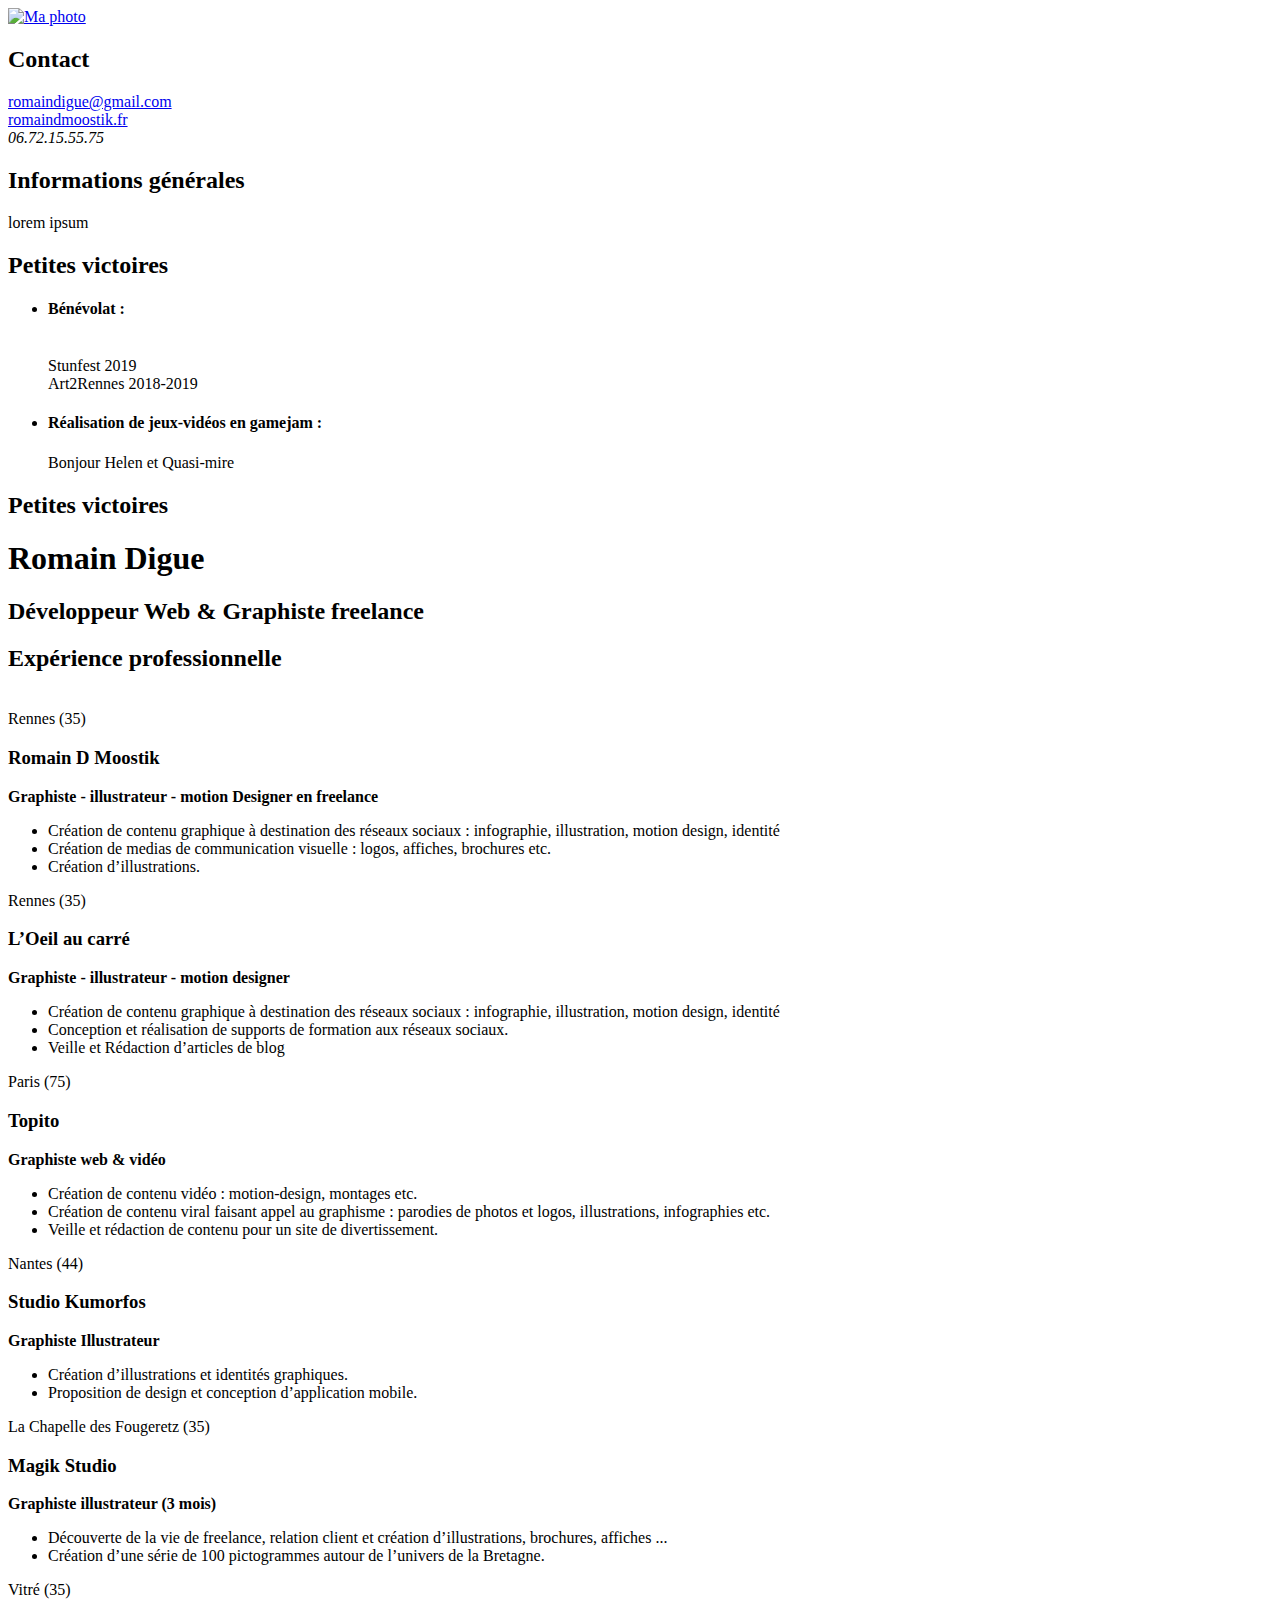
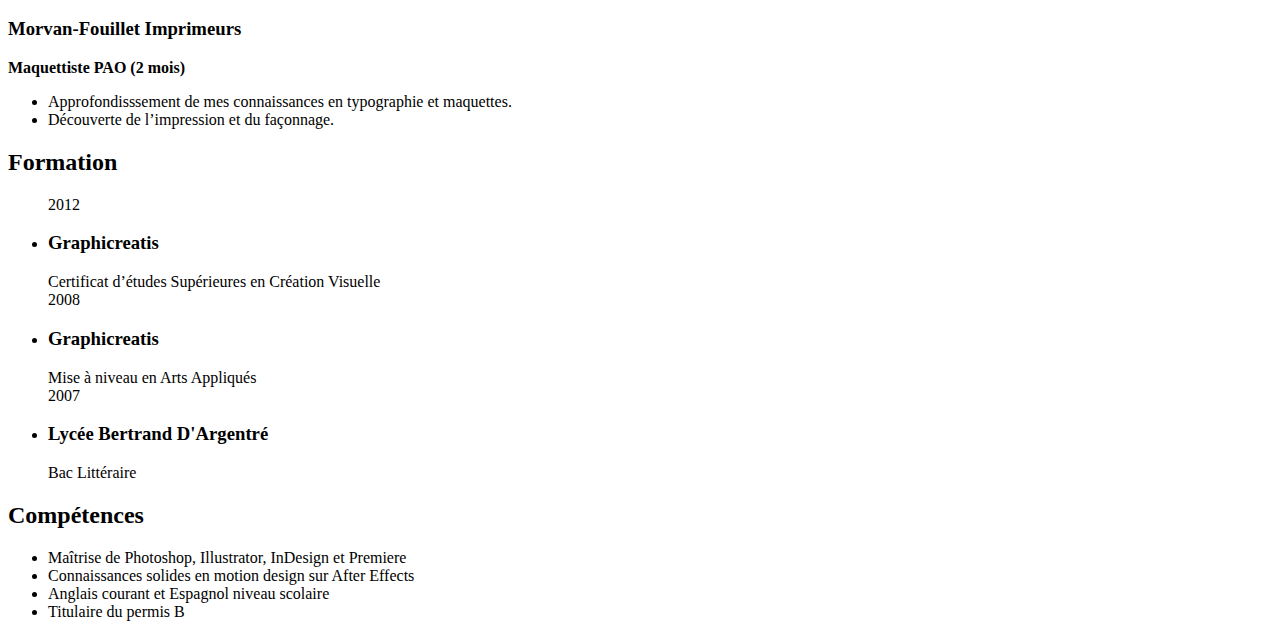
==== index.html @ b78b65d2 "Rename RomainDigue_CV.html to index.html" ====
<!DOCTYPE html>
<html>
    <head>
        <meta charset="utf-8" />
        <title>Romain Digue - CV</title>
        <link rel="stylesheet" href="style.css">
        <script src="https://kit.fontawesome.com/07833c3c94.js" crossorigin="anonymous"></script>
    </head>

    <body>

    	<div id="blocpage">

    		<div id="blocjaune">
    			<div id="photo"><a href="images/rdigue_photo_grand.jpg"> <img src="images/rdigue_photo_mini.jpg" alt="Ma photo" title="Cliquez pour agrandir"/> </a> 
    			</div>

    			<div class="textecolonne">
    				<div class="bandeau"><h2>Contact</h2></div>
    				<p><a href="mailto:romaindigue@gmail.com"> romaindigue@gmail.com</a></br>
   					<a href="https://www.romaindmoostik.fr"> romaindmoostik.fr </a> </br>
					<em>06.72.15.55.75</em></p>
    			</div>

    			<div class="textecolonne">
    				<div class="bandeau"><h2>Informations générales</h2></div>
    				<p> lorem ipsum</p>
    			</div>

    			<div class="textecolonne">
    				<div class="bandeau"><h2>Petites victoires</h2></div>
					<ul>
						<li><h4>Bénévolat :</h4>
						</br>Stunfest 2019
						</br>Art2Rennes 2018-2019</li>
						<li><h4>Réalisation de jeux-vidéos en gamejam :</h4> Bonjour Helen et Quasi-mire</li>
					</ul>

    			<div class="textecolonne">
    				<div class="bandeau"><h2>Petites victoires</h2></div>
						<i class="fas fa-video"></i>
						<i class="fas fa-gamepad"></i>
						<i class="fas fa-paint-brush"></i>
					</div>
    			</div>
    		</div>

			<div id="parcours">
		   		<header>
					<div id="nom">
	   					<h1>Romain Digue</h1>
	    				<h2>Développeur Web & Graphiste freelance</h2>
	    				<div class="traitfin"></div>
	    			</div>
				</header>

    			<section>
					<h2><i class="fas fa-briefcase fa-2x"></i> Expérience  professionnelle</h2></br>
					<div class="trait"></div>
					<div class="XP">
						<div class="lieu">
							<span class="here"><i class="far fa-circle"></i>Rennes (35)</span>
						</div>

						<div class="info">
									<li><h3>Romain D Moostik </br></h3>
										<b>Graphiste - illustrateur - motion Designer en freelance</b>
											<ul>
												<li>Création de contenu graphique à destination des réseaux sociaux :  infographie, illustration, motion design, identité </li>
												<li>Création de medias de communication visuelle : logos, affiches, brochures etc.</li>
												<li>Création d’illustrations.</li>
											</ul>
									</li>
						</div>
					</div>
			

					<div class="XP">
						<div class="lieu">
							<span class="was"><i class="far fa-circle"></i>Rennes (35)</span>
						</div>
						<div class="info">
								<p><h3>L’Oeil au carré</h3>
									<b>Graphiste - illustrateur - motion designer</b>
										<ul>
											<li>Création de contenu graphique à destination des réseaux sociaux : infographie, illustration, motion design, identité</li>
											<li>Conception et réalisation de supports de formation aux réseaux sociaux.</li>
											<li>Veille et Rédaction d’articles de blog</li>
										</ul>
								</p>
						</div>
					</div>

					<div class="XP">
						<div class="lieu">
							<span class="was"><i class="far fa-circle"></i>Paris (75)</span>
						</div>
						<div class="info">
								<p><h3>Topito</h3>	
									<b>Graphiste web & vidéo </b>
										<ul>
											<li>Création de contenu vidéo : motion-design, montages etc.</li>
											<li>Création de contenu viral faisant appel au graphisme : parodies de photos et logos, illustrations, infographies etc.</li> 
											<li>Veille et rédaction de contenu pour un site de divertissement.</li>
										</ul>
								</p>
						</div>
					</div>

					<div class="XP">
						<div class="lieu">
							<span class="was"><i class="far fa-circle"></i>Nantes (44)</span>
						</div>
						<div class="info">
								<p><h3>Studio Kumorfos</h3>
									<b>Graphiste Illustrateur</b>
										<ul>
											<li>Création d’illustrations et identités graphiques.</li>
											<li>Proposition de design et conception d’application mobile.</li>
										</ul>
								</p>
						</div>
					</div>

					<div class="XP">
						<div class="lieu">
							<span class="was"><i class="far fa-circle"></i>La Chapelle des Fougeretz (35)</span>
						</div>
						<div class="info">
								<p><h3>Magik Studio</h3>
									<b>Graphiste illustrateur (3 mois)</b>
										<ul>
											<li>Découverte de la vie de freelance, relation client et création d’illustrations, brochures, affiches ...</li> 
											<li>Création d’une série de 100 pictogrammes autour de l’univers de la Bretagne.</li>
										</ul>
								</p>
						</div>
					</div>


					<div class="XP">
						<div class="lieu">
							<span class="was"><i class="far fa-circle"></i>Vitré (35)</span>
						</div>
						<div class="info">
								<p><h3>Morvan-Fouillet Imprimeurs</h3>
									<b>Maquettiste PAO (2 mois)</b>
										<ul>
											<li>Approfondisssement de mes connaissances en typographie et maquettes.</li>
											<li>Découverte de l’impression et du façonnage.</li>
										</ul>
								</p>
						</div>
					</div>
				</section>

    			<section>
						<h2><i class="fas fa-award fa-2x"></i> Formation</h2>
						<div class="trait"></div>
							<ul>
								<div class="XP">
										<div class="lieu">
											<span class="was"><i class="far fa-circle"></i>2012</span>
										</div>
										<div class="info">
								    		<li><h3>Graphicreatis</h3>
								    		Certificat d’études Supérieures en Création Visuelle</li>
								    	</div>
								</div>

								<div class="XP">
										<div class="lieu">
											<span class="was"><i class="far fa-circle"></i>2008</span>
										</div>
										<div class="info">
									    	<li><h3>Graphicreatis</h3>
								    		Mise à niveau en Arts Appliqués</li>
								    	</div>
								</div>

								<div class="XP">
										<div class="lieu">
											<span class="was"><i class="far fa-circle"></i>2007</span>
										</div>
								    	<div class="info">
								    		<li><h3>Lycée Bertrand D'Argentré</h3>
								    		Bac Littéraire</li>
								    	</div>
								</div>

						    </ul>
    			</section>

    			<section>
						<h2><i class="fas fa-palette fa-2x"></i> Compétences</h2>
						<div class="trait"></div>
									<ul>
										<li>Maîtrise de Photoshop, Illustrator, InDesign et Premiere</li>
										<li>Connaissances solides en motion design sur After Effects</li>
										<li>Anglais courant et Espagnol niveau scolaire</li>
										<li>Titulaire du permis B</li>
									</ul>
    			</section>

    		</div>

			
		</div>
	
    </body>
</html>
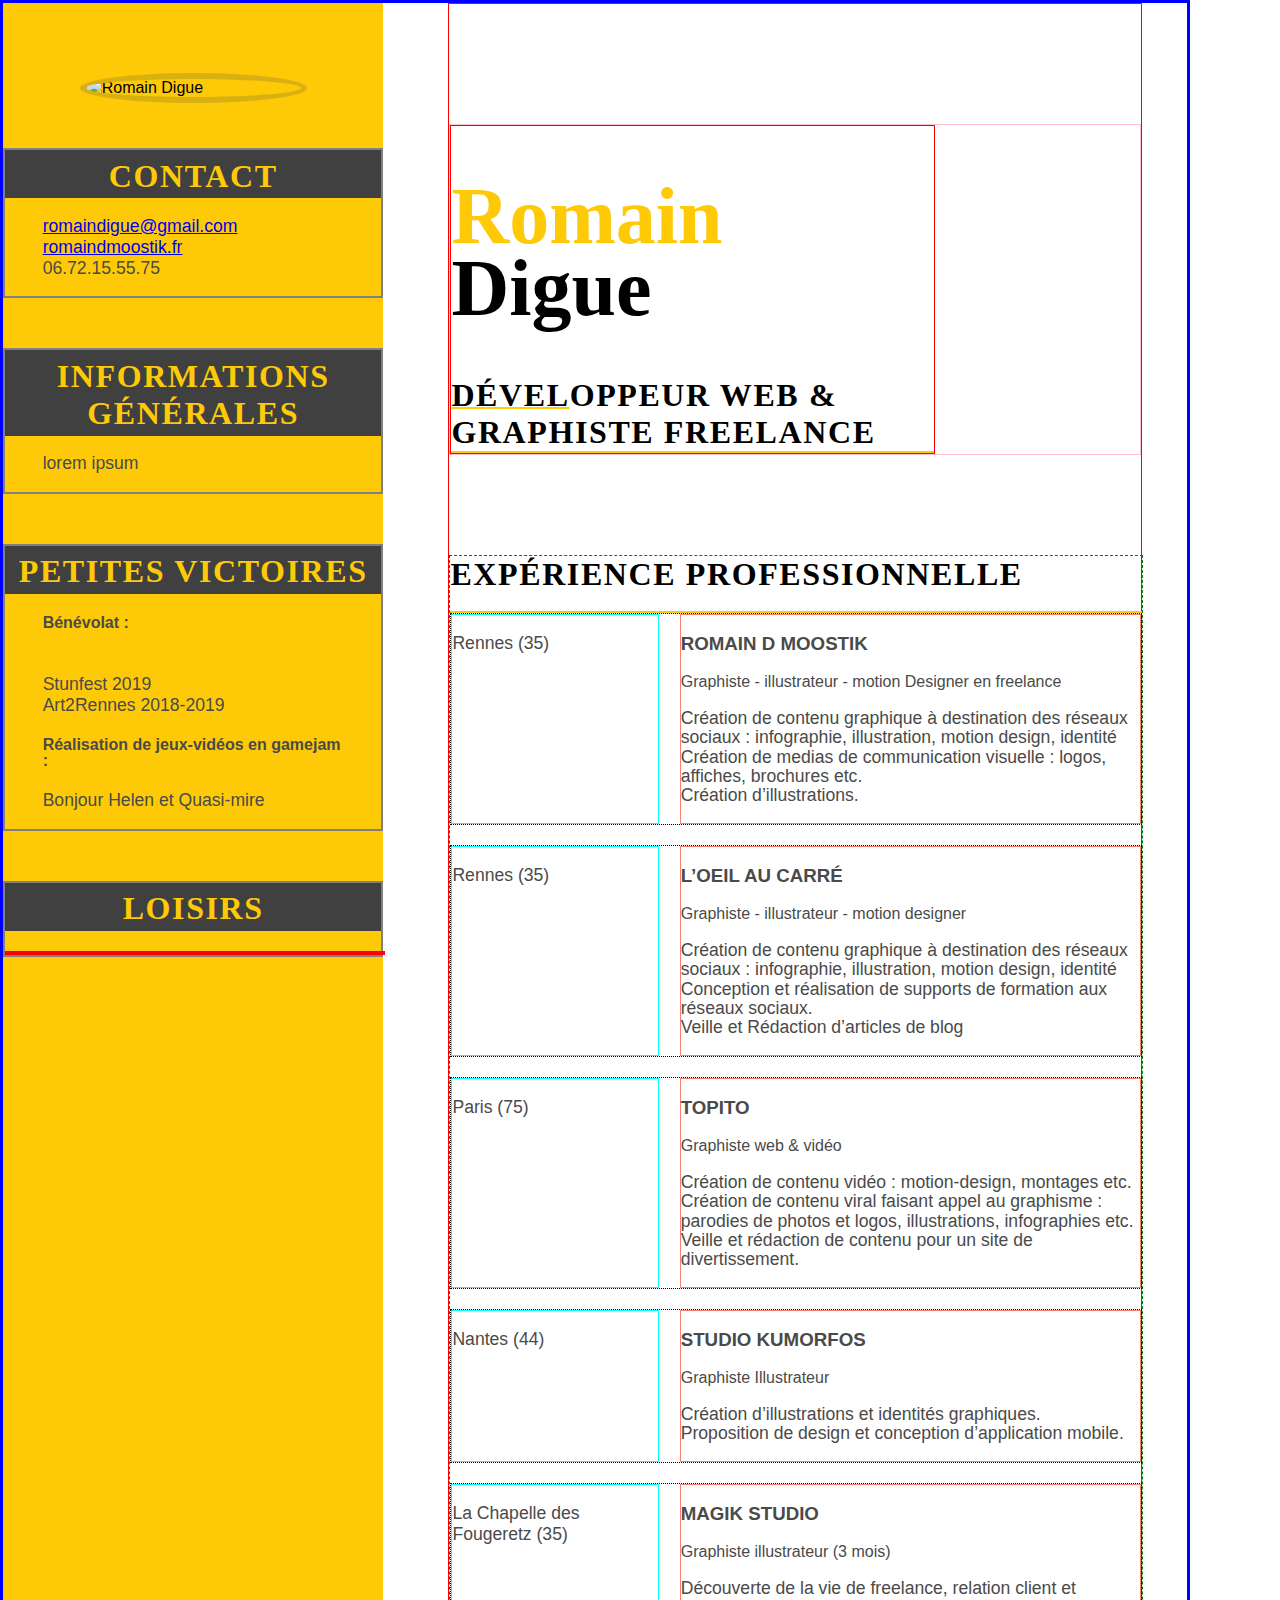
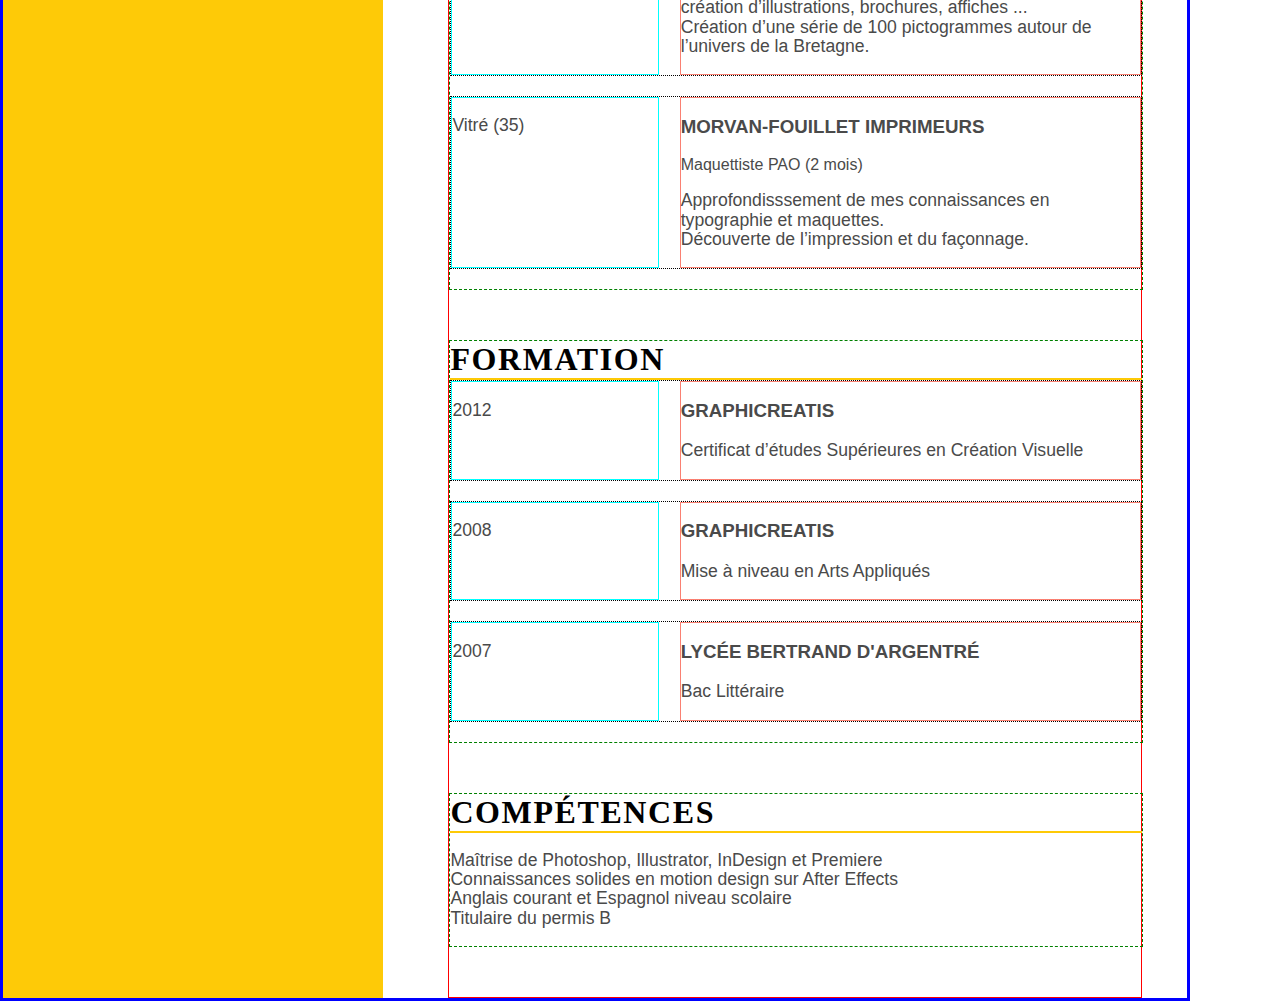
==== commit 5086daf9: "Modifs texte & blocs + ajout media queries" ====
--- a/index.html
+++ b/index.html
@@ -1,4 +1,4 @@
-<!DOCTYPE html>
+﻿<!DOCTYPE html>
 <html>
     <head>
         <meta charset="utf-8" />
@@ -12,35 +12,59 @@
     	<div id="blocpage">
 
     		<div id="blocjaune">
-    			<div id="photo"><a href="images/rdigue_photo_grand.jpg"> <img src="images/rdigue_photo_mini.jpg" alt="Ma photo" title="Cliquez pour agrandir"/> </a> 
+    			<div id="photo">
+					 <img src="images/rdigue_photo_mini.jpg" alt="Romain Digue"/>
     			</div>
 
     			<div class="textecolonne">
-    				<div class="bandeau"><h2>Contact</h2></div>
-    				<p><a href="mailto:romaindigue@gmail.com"> romaindigue@gmail.com</a></br>
+    				<div class="bandeau">
+						<h2>Contact</h2>
+					</div>
+    				<p><a href="mailto:romaindigue@gmail.com"> romaindigue@gmail.com</a> </br>
    					<a href="https://www.romaindmoostik.fr"> romaindmoostik.fr </a> </br>
 					<em>06.72.15.55.75</em></p>
     			</div>
 
     			<div class="textecolonne">
-    				<div class="bandeau"><h2>Informations générales</h2></div>
+    				<div class="bandeau">
+						<h2>Informations générales</h2>
+					</div>
     				<p> lorem ipsum</p>
     			</div>
 
+				<div class="textecolonne">
+					<div class="bandeau">
+						<h2>Petites victoires</h2>
+					</div>
+						<h4>Bénévolat :</h4>
+						<p>
+						</br>Stunfest 2019
+						</br>Art2Rennes 2018-2019
+						</p>
+						<h4>Réalisation de jeux-vidéos en gamejam :</h4>
+						<p>Bonjour Helen et Quasi-mire
+						</p>
+				</div>
+
     			<div class="textecolonne">
-    				<div class="bandeau"><h2>Petites victoires</h2></div>
-					<ul>
-						<li><h4>Bénévolat :</h4>
-						</br>Stunfest 2019
-						</br>Art2Rennes 2018-2019</li>
-						<li><h4>Réalisation de jeux-vidéos en gamejam :</h4> Bonjour Helen et Quasi-mire</li>
-					</ul>
-
-    			<div class="textecolonne">
-    				<div class="bandeau"><h2>Petites victoires</h2></div>
-						<i class="fas fa-video"></i>
-						<i class="fas fa-gamepad"></i>
-						<i class="fas fa-paint-brush"></i>
+    				<div class="bandeau">
+						<h2>Loisirs</h2>
+					</div>
+					<div id="loisirs">
+						<span class="fa-stack fa-2x">
+							<i class="fas fa-video fa-stack-1x"></i>
+							<i class="far fa-circle fa-stack-2x"></i>
+						</span>
+
+						<span class="fa-stack fa-2x">
+							<i class="fas fa-gamepad fa-stack-1x"></i>
+							<i class="far fa-circle fa-stack-2x"></i>
+						</span>
+
+						<span class="fa-stack fa-2x">
+							<i class="fas fa-paint-brush fa-stack-1x"></i>
+							<i class="far fa-circle fa-stack-2x"></i>
+						</span>
 					</div>
     			</div>
     		</div>
@@ -48,40 +72,48 @@
 			<div id="parcours">
 		   		<header>
 					<div id="nom">
-	   					<h1>Romain Digue</h1>
-	    				<h2>Développeur Web & Graphiste freelance</h2>
+	   					<h1><span id="prenom">Romain</span> Digue</h1>
+	    				<h2><span id="surligne">Dével</span>oppeur Web & Graphiste freelance</h2>
 	    				<div class="traitfin"></div>
 	    			</div>
 				</header>
 
     			<section>
-					<h2><i class="fas fa-briefcase fa-2x"></i> Expérience  professionnelle</h2></br>
+					<h2><i class="fas fa-briefcase fa-1,5x"></i> Expérience  professionnelle</h2></br>
 					<div class="trait"></div>
 					<div class="XP">
 						<div class="lieu">
-							<span class="here"><i class="far fa-circle"></i>Rennes (35)</span>
-						</div>
-
-						<div class="info">
-									<li><h3>Romain D Moostik </br></h3>
-										<b>Graphiste - illustrateur - motion Designer en freelance</b>
+							<p>
+								<span class="fa-stack fa-0,5x">
+									<i class="fas fa-circle fa-stack-1x"></i>
+									<i class="far fa-circle fa-stack-2x"></i>
+								</span>
+								</i>Rennes (35)
+							</p>
+						</div>
+
+						<div class="info">
+									<p><h3>Romain D Moostik </br></h3>
+										<em>Graphiste - illustrateur - motion Designer en freelance</em>
 											<ul>
 												<li>Création de contenu graphique à destination des réseaux sociaux :  infographie, illustration, motion design, identité </li>
 												<li>Création de medias de communication visuelle : logos, affiches, brochures etc.</li>
 												<li>Création d’illustrations.</li>
 											</ul>
-									</li>
+									</p>
 						</div>
 					</div>
 			
 
 					<div class="XP">
 						<div class="lieu">
-							<span class="was"><i class="far fa-circle"></i>Rennes (35)</span>
+							<p>
+								<i class="fas fa-circle fa-10px"></i>Rennes (35)
+							</p>
 						</div>
 						<div class="info">
 								<p><h3>L’Oeil au carré</h3>
-									<b>Graphiste - illustrateur - motion designer</b>
+									<em>Graphiste - illustrateur - motion designer</em>
 										<ul>
 											<li>Création de contenu graphique à destination des réseaux sociaux : infographie, illustration, motion design, identité</li>
 											<li>Conception et réalisation de supports de formation aux réseaux sociaux.</li>
@@ -93,11 +125,13 @@
 
 					<div class="XP">
 						<div class="lieu">
-							<span class="was"><i class="far fa-circle"></i>Paris (75)</span>
+							<p>
+								<i class="far fa-circle"></i>Paris (75)</span>
+							</p>
 						</div>
 						<div class="info">
 								<p><h3>Topito</h3>	
-									<b>Graphiste web & vidéo </b>
+									<em>Graphiste web & vidéo </em>
 										<ul>
 											<li>Création de contenu vidéo : motion-design, montages etc.</li>
 											<li>Création de contenu viral faisant appel au graphisme : parodies de photos et logos, illustrations, infographies etc.</li> 
@@ -109,11 +143,13 @@
 
 					<div class="XP">
 						<div class="lieu">
-							<span class="was"><i class="far fa-circle"></i>Nantes (44)</span>
+							<p>
+								<span class="was"><i class="far fa-circle"></i>Nantes (44)</span>
+							</p>
 						</div>
 						<div class="info">
 								<p><h3>Studio Kumorfos</h3>
-									<b>Graphiste Illustrateur</b>
+									<em>Graphiste Illustrateur</em>
 										<ul>
 											<li>Création d’illustrations et identités graphiques.</li>
 											<li>Proposition de design et conception d’application mobile.</li>
@@ -124,11 +160,13 @@
 
 					<div class="XP">
 						<div class="lieu">
-							<span class="was"><i class="far fa-circle"></i>La Chapelle des Fougeretz (35)</span>
+							<p>
+								<i class="far fa-circle"></i>La Chapelle des Fougeretz (35)
+							</p>
 						</div>
 						<div class="info">
 								<p><h3>Magik Studio</h3>
-									<b>Graphiste illustrateur (3 mois)</b>
+									<em>Graphiste illustrateur (3 mois)</em>
 										<ul>
 											<li>Découverte de la vie de freelance, relation client et création d’illustrations, brochures, affiches ...</li> 
 											<li>Création d’une série de 100 pictogrammes autour de l’univers de la Bretagne.</li>
@@ -140,11 +178,13 @@
 
 					<div class="XP">
 						<div class="lieu">
-							<span class="was"><i class="far fa-circle"></i>Vitré (35)</span>
+							<p>
+								<span class="was"><i class="far fa-circle"></i>Vitré (35)</span>
+							</p>
 						</div>
 						<div class="info">
 								<p><h3>Morvan-Fouillet Imprimeurs</h3>
-									<b>Maquettiste PAO (2 mois)</b>
+									<em>Maquettiste PAO (2 mois)</em>
 										<ul>
 											<li>Approfondisssement de mes connaissances en typographie et maquettes.</li>
 											<li>Découverte de l’impression et du façonnage.</li>
@@ -155,44 +195,57 @@
 				</section>
 
     			<section>
-						<h2><i class="fas fa-award fa-2x"></i> Formation</h2>
+						<h2><i class="fas fa-award fa-1,5x"></i> Formation</h2>
 						<div class="trait"></div>
-							<ul>
 								<div class="XP">
 										<div class="lieu">
-											<span class="was"><i class="far fa-circle"></i>2012</span>
+											<p>
+												<i class="far fa-circle"></i>2012</span>
+											</p>
 										</div>
+
 										<div class="info">
-								    		<li><h3>Graphicreatis</h3>
-								    		Certificat d’études Supérieures en Création Visuelle</li>
-								    	</div>
+											<h3>Graphicreatis</h3>
+											<p>
+												Certificat d’études Supérieures en Création Visuelle
+											</p>
+										</div>
 								</div>
 
 								<div class="XP">
-										<div class="lieu">
+									<div class="lieu">
+										<p>
 											<span class="was"><i class="far fa-circle"></i>2008</span>
-										</div>
-										<div class="info">
-									    	<li><h3>Graphicreatis</h3>
-								    		Mise à niveau en Arts Appliqués</li>
-								    	</div>
+										</p>
+									</div>
+
+									<div class="info">
+										<h3>Graphicreatis</h3>
+										<p>
+											Mise à niveau en Arts Appliqués
+										</p>
+									</div>
 								</div>
 
 								<div class="XP">
-										<div class="lieu">
+									<div class="lieu">
+										<p>
 											<span class="was"><i class="far fa-circle"></i>2007</span>
-										</div>
-								    	<div class="info">
-								    		<li><h3>Lycée Bertrand D'Argentré</h3>
-								    		Bac Littéraire</li>
-								    	</div>
+										</p>
+									</div>
+
+									<div class="info">
+
+										<h3>Lycée Bertrand D'Argentré</h3>
+										<p>
+											Bac Littéraire
+										</p>
+									</div>
 								</div>
-
-						    </ul>
     			</section>
 
     			<section>
-						<h2><i class="fas fa-palette fa-2x"></i> Compétences</h2>
+						<h2><i class="fas fa-palette fa-1,5x"></i> Compétences</h2>
 						<div class="trait"></div>
 									<ul>
 										<li>Maîtrise de Photoshop, Illustrator, InDesign et Premiere</li>
@@ -201,11 +254,7 @@
 										<li>Titulaire du permis B</li>
 									</ul>
     			</section>
-
     		</div>
-
-			
 		</div>
-	
     </body>
 </html>
--- a/style.css
+++ b/style.css
@@ -0,0 +1,404 @@
+/*Import typos */
+
+@font-face {
+    font-family: 'prime_script_personal_use_oRg';
+    src: url('webfont/primescript/primescript_personal_use-webfont.woff2') format('woff2'),
+         url('webfont/primescript/primescript_personal_use-webfont.woff') format('woff');
+    font-weight: normal;
+    font-style: normal;
+
+}
+
+@font-face {
+    font-family: 'geared_slabthin';
+    src: url('webfont/gearedlight/gearedslab-light-webfont.woff2') format('woff2'),
+         url('webfont/gearedlight/gearedslab-light-webfont.woff') format('woff');
+    font-weight: normal;
+    font-style: normal;
+
+}
+
+@font-face {
+    font-family: 'geared_slabregular';
+    src: url('webfont/geared/gearedslab-webfont.woff2') format('woff2'),
+         url('webfont/geared/gearedslab-webfont.woff') format('woff');
+    font-weight: normal;
+    font-style: normal;
+
+}
+
+/*Titres & textes */
+
+h1
+{
+	font-family: prime_script_personal_use_oRg;
+	font-size: 5em;
+	line-height: 0.9em
+}
+
+h1, h1+p
+{
+	text-align: left;
+}
+
+#prenom 
+{
+	color: #feca07;
+}
+
+#surligne {
+	text-decoration: solid underline #feca07 2px;
+}
+
+h2 {
+	font-family: geared_slabthin;
+	text-transform: uppercase;
+	font-size: 2em;
+	letter-spacing: .1rem;
+	padding: 0px;
+	margin:0px;
+}
+
+#blocjaune h2
+{
+	text-align: center;
+	color: #feca07;
+	margin: 0px;
+}
+
+.parcours h2
+{
+	text-align: left;
+	color: #404040;
+	margin-bottom: 50px;
+}
+
+h3 {
+	text-transform: uppercase;
+	line-height: 1.1em;
+	color: #4a4a4a;
+}
+
+h4 
+{
+	font-size:1,2em;
+	text-transform: initial;
+	line-height: 1em;
+	color: #4a4a4a;
+}
+
+b {
+	line-height: 0.3em;
+	color: #4a4a4a;
+}
+
+em 
+{
+	line-height: 0.3em;
+	color: #4a4a4a;
+	font-style:normal;
+}
+
+ul {
+	list-style-type: none;
+	padding-left: 0px;
+	font-size: 1.1em;
+	line-height: 1.1em;
+	color: #4a4a4a;
+}
+
+.bandeau {
+	text-align: center;
+	text-decoration: none;
+	padding-top: 2%;
+	padding-bottom: 1%;
+	background-color: #404040;
+}
+
+p {
+	color: #4a4a4a;
+	font-size:1.1em;
+	line-height: 0,3;
+	font-style: normal;
+	font-family: Arial, sans-serif;
+}
+
+.textecolonne p,h4 
+{
+	margin-left: 10%;
+	margin-right: 10%;
+}
+
+
+/*blocs */
+
+body
+{
+	background-color: white;
+	font-family: arial, verdana, sans-serif;
+	font-size: 1em;
+	font-weight:normal;
+	margin: 0px;
+	max-width:1190px;
+}
+
+header
+{
+	display: flex;
+	justify-content: space-between;
+	align-items: center;
+	border: 1px pink solid;
+	margin: auto;
+	margin-top: 120px;
+	margin-bottom: 100px;
+	max-width: 1190px;
+}
+
+#blocpage
+{
+	margin: auto;
+	max-width: 100%;
+	display: flex;
+	border : 3px solid blue;
+}
+
+#blocjaune
+{
+	display: inline-block;
+	width: 385px;
+	max-height: 100%;
+	background-color: #feca07;
+}
+
+.textecolonne
+{
+	border:2px grey solid;
+	margin-bottom: 50px;
+}
+
+#parcours
+{
+	display: inline-block;
+	margin-right: 45px;
+	margin-left: 65px;
+	width: 700px;
+	border : 1px solid red;
+}
+
+.XP
+{
+	display: flex;
+	margin-bottom: 20px;
+	border: 1px dotted black;
+}
+
+.lieu
+{
+	display: inline-block;
+	width: 30%;
+	border: 1px solid cyan;
+	margin-right:3%;
+}
+
+section
+{
+	display: flex;
+	flex-direction: column;
+	justify-content: center;
+	width: 100%;
+	vertical-align: top;
+	margin: auto;
+	margin-bottom: 50px;
+	border : 1px dashed green;
+}
+
+.info
+{
+	display: inline-block;
+	vertical-align: top;
+	width: 67%;
+	border:1px salmon solid;
+}
+
+
+/* Objets */
+
+#photo
+{
+	display: flex;
+	justify-content: center;
+}
+
+#photo img
+{
+	border-radius: 50%;
+	border : 6px #daaf12 solid;
+	width: 215px;
+	margin-top: 70px;
+	margin-bottom: 45px;
+}
+
+#nom
+{
+	justify-content:left;
+	margin-right: 5%;
+	margin-left: 0%;
+	width: 70%;
+	border : 1px solid red;
+	padding-left: 0%;
+}
+
+
+#parcours i.fas 
+{
+	color: #feca07;
+}
+
+
+
+#blocjaune i.fas 
+{
+	color: #404040;
+}
+
+#blocjaune i.far {
+	color: #404040;
+}
+
+#loisirs
+{
+	display:flex;
+	justify-content:space-around;
+	width: 60%;
+	border: solid 2px red;
+	width: 100%;
+	margin-top: 20px;
+}
+
+
+.traitfin 
+{
+		display: flex;
+		border: 1px #feca07 solid;
+}
+
+.trait
+{
+	display: flex;
+	border : 1px #feca07 solid;
+}
+
+.far
+{
+	color: #feca07;
+}
+
+/* RESPONSIVE */
+@media all and (min-width: 992px) and (max-width: 1200px)
+{
+	h1
+	{
+		font-size: 4em;
+	}
+
+	h2
+	{
+		font-size: 1.5em;
+	}
+
+	p
+	{
+		font-size: 0.9em;
+	}
+
+	ul
+	{
+		font-size: 0.9em;
+		line-height: 1.2em;
+	}
+}
+
+@media all and (min-width: 768px) and (max-width: 991px)
+{
+	h1 {
+		font-size: 3.5em;
+	}
+
+	h2 {
+		font-size: 1.3em;
+	}
+
+	h3
+	{
+		font-size:1.1em;
+
+	}
+
+	em
+	{
+		font-size:0.9em;
+	}
+
+	p {
+		font-size: 0.8em;
+	}
+
+	ul {
+		font-size: 0.8em;
+		line-height: 1.3em;
+	}
+}
+
+@media all and (max-device-width: 768px) and (max-width: 768px) 
+{
+	#blocpage {
+		width: auto;
+		flex-direction: column;
+	}
+
+	#blocjaune, #parcours {
+		width: 100%;
+	}
+
+	#parcours {
+		margin-right: 5%;
+		margin-left: 5%;
+	}
+
+	.lieu {
+		width: 25%;
+	}
+
+	.info {
+		width: 60%;
+	}
+
+	h1 {
+		font-size: 3.5em;
+	}
+
+	h2 {
+		font-size: 1.3em;
+	}
+
+	h3 {
+		font-size: 1.1em;
+	}
+
+	em {
+		font-size: 0.9em;
+	}
+
+	p {
+		font-size: 0.8em;
+	}
+
+	ul {
+		font-size: 0.8em;
+		line-height: 1.3em;
+	}
+
+	#photo {
+		display: none;
+	}
+}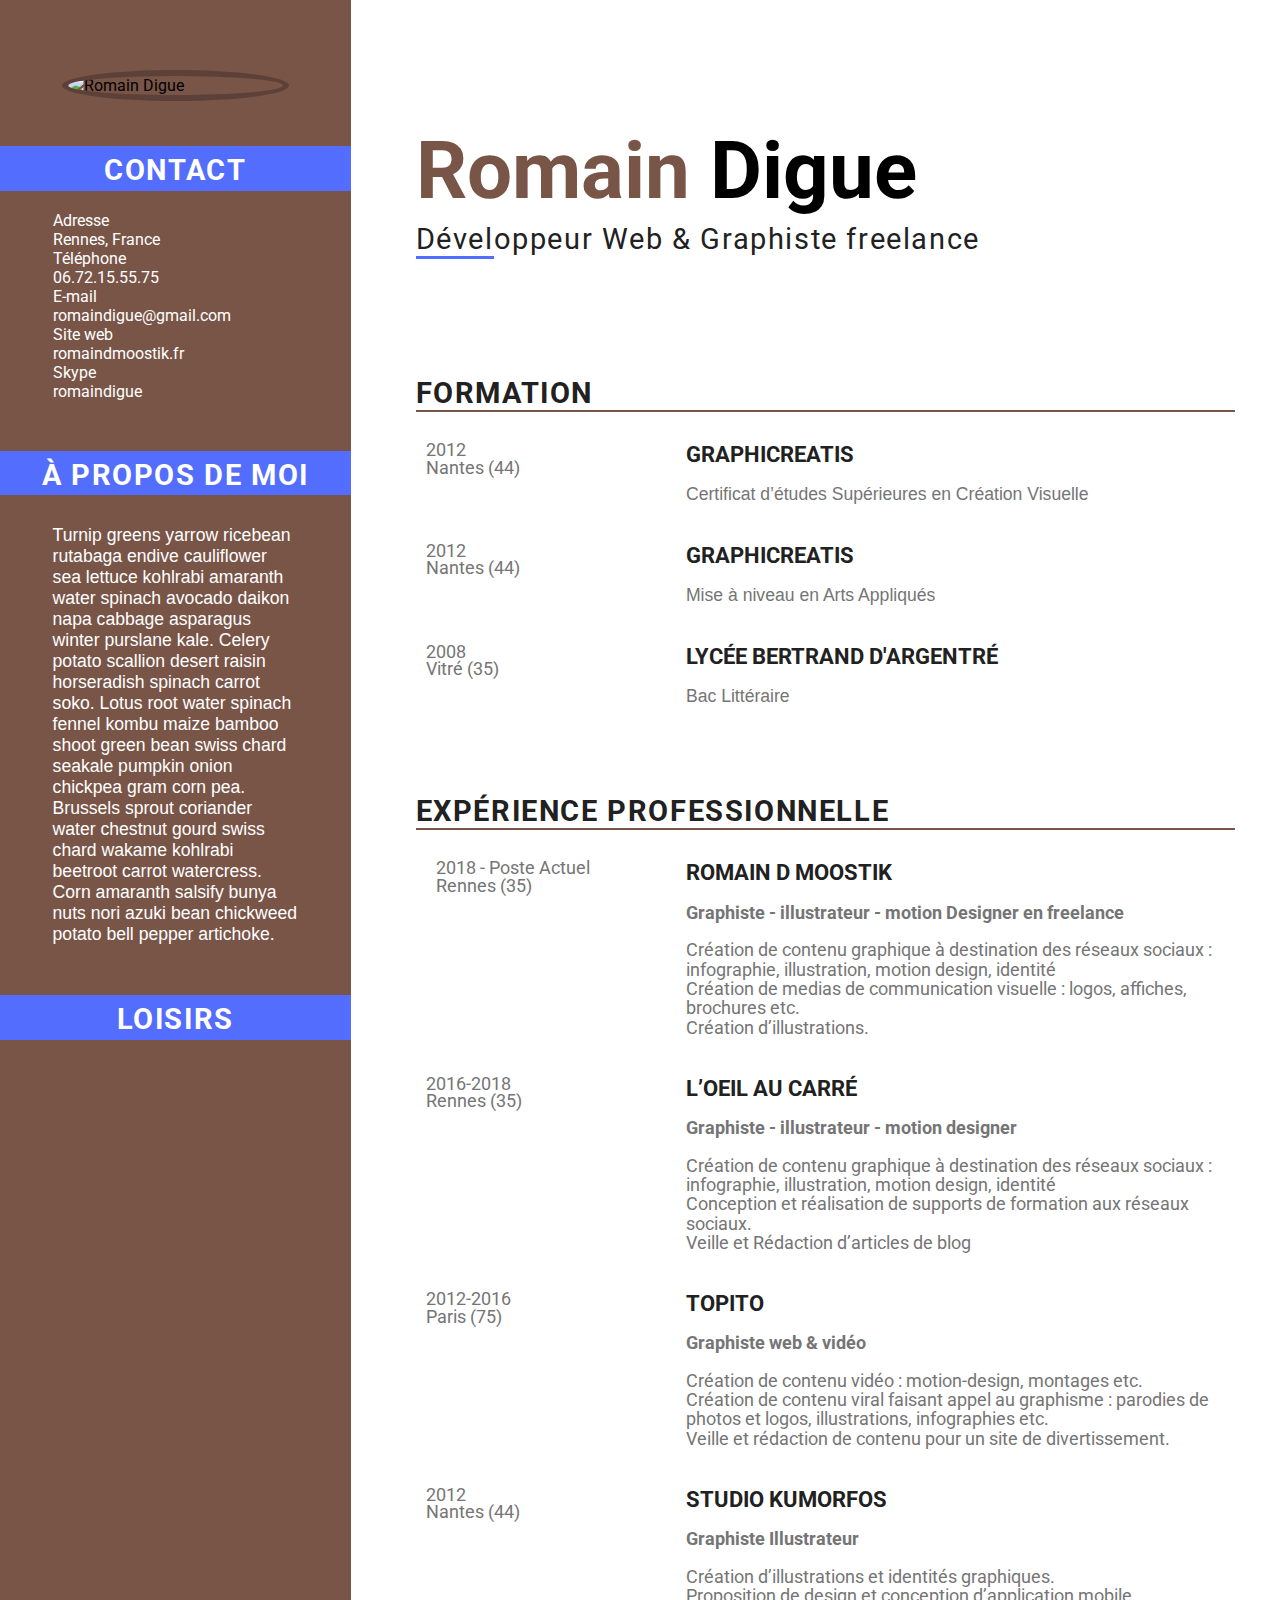
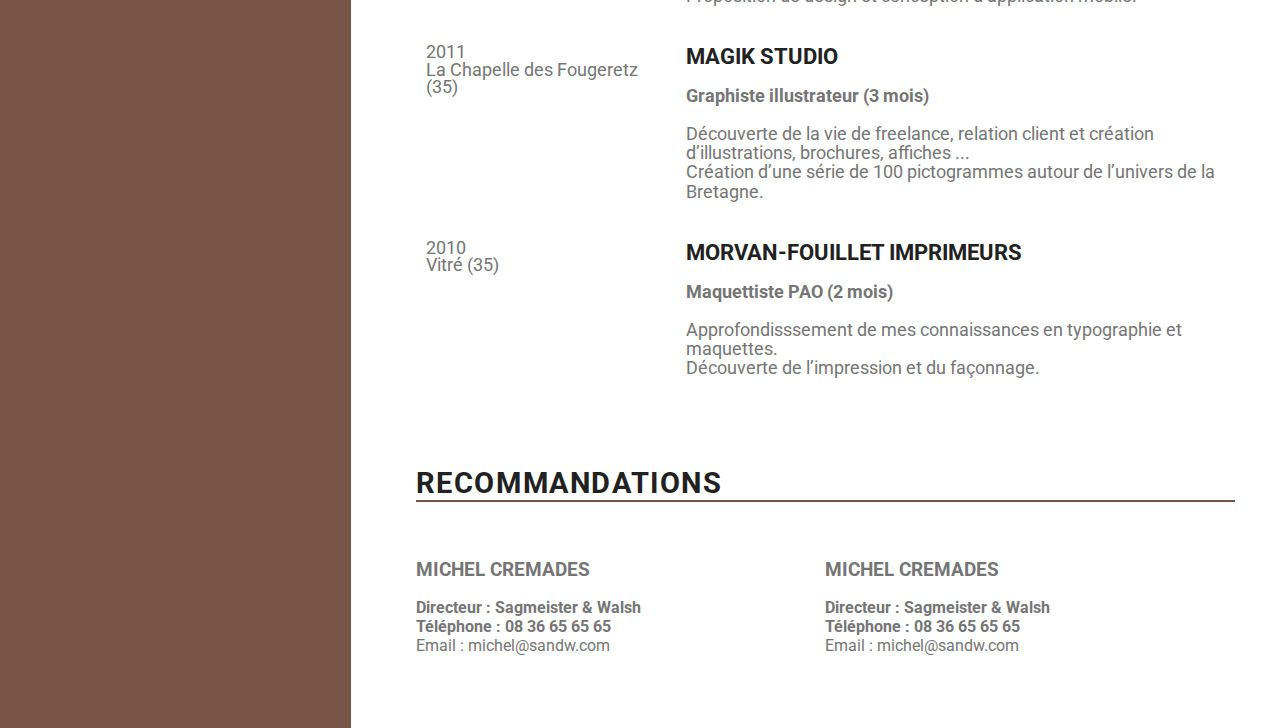
==== commit 97e89864: "Corrections : mediaquerries, fontawesome, maquette qui colle plus à l'original" ====
--- a/index.html
+++ b/index.html
@@ -1,260 +1,372 @@
 ﻿<!DOCTYPE html>
-<html>
-    <head>
-        <meta charset="utf-8" />
-        <title>Romain Digue - CV</title>
-        <link rel="stylesheet" href="style.css">
-        <script src="https://kit.fontawesome.com/07833c3c94.js" crossorigin="anonymous"></script>
-    </head>
-
-    <body>
-
-    	<div id="blocpage">
-
-    		<div id="blocjaune">
-    			<div id="photo">
-					 <img src="images/rdigue_photo_mini.jpg" alt="Romain Digue"/>
-    			</div>
-
-    			<div class="textecolonne">
-    				<div class="bandeau">
+<html><head>
+		<meta charset="utf-8" />
+		<title>Romain Digue - CV</title>
+		<link rel="stylesheet" href="style.css">
+		<link href="https://fonts.googleapis.com/css2?family=Roboto:wght@400;700&display=swap" rel="stylesheet">
+		<script src="https://kit.fontawesome.com/07833c3c94.js" crossorigin="anonymous"></script>
+	</head>
+
+	  <body>
+	  	<div id="blocpage">
+
+	  		<div id="blocgauche">
+	  			<div id="photo">
+	  				<img src="images/rdigue_photo_mini.jpg" alt="Romain Digue" />
+	  			</div>
+
+				<div class="textecolonne">
+					<div class="bandeau">
 						<h2>Contact</h2>
 					</div>
-    				<p><a href="mailto:romaindigue@gmail.com"> romaindigue@gmail.com</a> </br>
-   					<a href="https://www.romaindmoostik.fr"> romaindmoostik.fr </a> </br>
-					<em>06.72.15.55.75</em></p>
-    			</div>
-
-    			<div class="textecolonne">
-    				<div class="bandeau">
-						<h2>Informations générales</h2>
+					<div class="coordonnees">
+						<div class="contact">
+							<em>
+								Adresse <br>
+								Rennes, France<br>
+							</em>
+						</div>
+
+						<div class="contact">
+							<em>
+								Téléphone <br>
+								06.72.15.55.75
+							</em>
+						</div>
+
+						<div class="contact">
+							<em>
+								E-mail<br>
+								<a href="mailto:romaindigue@gmail.com"> romaindigue@gmail.com</a>
+							</em>
+						</div>
+						<div class="contact">
+							<em>
+								Site web<br>
+								<a href="https://www.romaindmoostik.fr"> romaindmoostik.fr </a>
+							</em>
+						</div>
+
+						<div class="contact">
+							<em>
+								Skype <br>
+								romaindigue
+							</em>
+						</div>
 					</div>
-    				<p> lorem ipsum</p>
-    			</div>
-
-				<div class="textecolonne">
-					<div class="bandeau">
-						<h2>Petites victoires</h2>
-					</div>
-						<h4>Bénévolat :</h4>
-						<p>
-						</br>Stunfest 2019
-						</br>Art2Rennes 2018-2019
-						</p>
-						<h4>Réalisation de jeux-vidéos en gamejam :</h4>
-						<p>Bonjour Helen et Quasi-mire
-						</p>
 				</div>
 
-    			<div class="textecolonne">
-    				<div class="bandeau">
-						<h2>Loisirs</h2>
-					</div>
-					<div id="loisirs">
-						<span class="fa-stack fa-2x">
-							<i class="fas fa-video fa-stack-1x"></i>
-							<i class="far fa-circle fa-stack-2x"></i>
-						</span>
-
-						<span class="fa-stack fa-2x">
-							<i class="fas fa-gamepad fa-stack-1x"></i>
-							<i class="far fa-circle fa-stack-2x"></i>
-						</span>
-
-						<span class="fa-stack fa-2x">
-							<i class="fas fa-paint-brush fa-stack-1x"></i>
-							<i class="far fa-circle fa-stack-2x"></i>
-						</span>
-					</div>
-    			</div>
-    		</div>
-
-			<div id="parcours">
-		   		<header>
-					<div id="nom">
-	   					<h1><span id="prenom">Romain</span> Digue</h1>
-	    				<h2><span id="surligne">Dével</span>oppeur Web & Graphiste freelance</h2>
-	    				<div class="traitfin"></div>
-	    			</div>
-				</header>
-
-    			<section>
-					<h2><i class="fas fa-briefcase fa-1,5x"></i> Expérience  professionnelle</h2></br>
-					<div class="trait"></div>
-					<div class="XP">
-						<div class="lieu">
-							<p>
-								<span class="fa-stack fa-0,5x">
-									<i class="fas fa-circle fa-stack-1x"></i>
-									<i class="far fa-circle fa-stack-2x"></i>
-								</span>
-								</i>Rennes (35)
-							</p>
-						</div>
-
-						<div class="info">
-									<p><h3>Romain D Moostik </br></h3>
-										<em>Graphiste - illustrateur - motion Designer en freelance</em>
-											<ul>
-												<li>Création de contenu graphique à destination des réseaux sociaux :  infographie, illustration, motion design, identité </li>
-												<li>Création de medias de communication visuelle : logos, affiches, brochures etc.</li>
-												<li>Création d’illustrations.</li>
-											</ul>
-									</p>
-						</div>
-					</div>
-			
-
-					<div class="XP">
-						<div class="lieu">
-							<p>
-								<i class="fas fa-circle fa-10px"></i>Rennes (35)
-							</p>
-						</div>
-						<div class="info">
-								<p><h3>L’Oeil au carré</h3>
-									<em>Graphiste - illustrateur - motion designer</em>
-										<ul>
-											<li>Création de contenu graphique à destination des réseaux sociaux : infographie, illustration, motion design, identité</li>
-											<li>Conception et réalisation de supports de formation aux réseaux sociaux.</li>
-											<li>Veille et Rédaction d’articles de blog</li>
-										</ul>
-								</p>
-						</div>
-					</div>
-
-					<div class="XP">
-						<div class="lieu">
-							<p>
-								<i class="far fa-circle"></i>Paris (75)</span>
-							</p>
-						</div>
-						<div class="info">
-								<p><h3>Topito</h3>	
-									<em>Graphiste web & vidéo </em>
-										<ul>
-											<li>Création de contenu vidéo : motion-design, montages etc.</li>
-											<li>Création de contenu viral faisant appel au graphisme : parodies de photos et logos, illustrations, infographies etc.</li> 
-											<li>Veille et rédaction de contenu pour un site de divertissement.</li>
-										</ul>
-								</p>
-						</div>
-					</div>
-
-					<div class="XP">
-						<div class="lieu">
-							<p>
-								<span class="was"><i class="far fa-circle"></i>Nantes (44)</span>
-							</p>
-						</div>
-						<div class="info">
-								<p><h3>Studio Kumorfos</h3>
-									<em>Graphiste Illustrateur</em>
-										<ul>
-											<li>Création d’illustrations et identités graphiques.</li>
-											<li>Proposition de design et conception d’application mobile.</li>
-										</ul>
-								</p>
-						</div>
-					</div>
-
-					<div class="XP">
-						<div class="lieu">
-							<p>
-								<i class="far fa-circle"></i>La Chapelle des Fougeretz (35)
-							</p>
-						</div>
-						<div class="info">
-								<p><h3>Magik Studio</h3>
-									<em>Graphiste illustrateur (3 mois)</em>
-										<ul>
-											<li>Découverte de la vie de freelance, relation client et création d’illustrations, brochures, affiches ...</li> 
-											<li>Création d’une série de 100 pictogrammes autour de l’univers de la Bretagne.</li>
-										</ul>
-								</p>
-						</div>
-					</div>
-
-
-					<div class="XP">
-						<div class="lieu">
-							<p>
-								<span class="was"><i class="far fa-circle"></i>Vitré (35)</span>
-							</p>
-						</div>
-						<div class="info">
-								<p><h3>Morvan-Fouillet Imprimeurs</h3>
-									<em>Maquettiste PAO (2 mois)</em>
-										<ul>
-											<li>Approfondisssement de mes connaissances en typographie et maquettes.</li>
-											<li>Découverte de l’impression et du façonnage.</li>
-										</ul>
-								</p>
-						</div>
-					</div>
-				</section>
-
-    			<section>
-						<h2><i class="fas fa-award fa-1,5x"></i> Formation</h2>
-						<div class="trait"></div>
-								<div class="XP">
-										<div class="lieu">
-											<p>
-												<i class="far fa-circle"></i>2012</span>
-											</p>
-										</div>
-
-										<div class="info">
-											<h3>Graphicreatis</h3>
-											<p>
-												Certificat d’études Supérieures en Création Visuelle
-											</p>
-										</div>
-								</div>
-
-								<div class="XP">
-									<div class="lieu">
-										<p>
-											<span class="was"><i class="far fa-circle"></i>2008</span>
-										</p>
-									</div>
-
-									<div class="info">
-										<h3>Graphicreatis</h3>
-										<p>
-											Mise à niveau en Arts Appliqués
-										</p>
-									</div>
-								</div>
-
-								<div class="XP">
-									<div class="lieu">
-										<p>
-											<span class="was"><i class="far fa-circle"></i>2007</span>
-										</p>
-									</div>
-
-									<div class="info">
-
-										<h3>Lycée Bertrand D'Argentré</h3>
-										<p>
-											Bac Littéraire
-										</p>
-									</div>
-								</div>
-    			</section>
-
-    			<section>
-						<h2><i class="fas fa-palette fa-1,5x"></i> Compétences</h2>
-						<div class="trait"></div>
-									<ul>
-										<li>Maîtrise de Photoshop, Illustrator, InDesign et Premiere</li>
-										<li>Connaissances solides en motion design sur After Effects</li>
-										<li>Anglais courant et Espagnol niveau scolaire</li>
-										<li>Titulaire du permis B</li>
-									</ul>
-    			</section>
-    		</div>
-		</div>
-    </body>
+	  	<div class="textecolonne">
+	  		<div class="bandeau">
+	  			<h2>à propos de moi</h2>
+	  		</div>
+	  		<p>
+	  			Turnip greens yarrow ricebean rutabaga endive cauliflower sea lettuce kohlrabi amaranth water spinach avocado daikon napa cabbage asparagus winter purslane kale. Celery potato scallion desert raisin horseradish spinach carrot soko. Lotus root water spinach fennel kombu maize bamboo shoot green bean swiss chard seakale pumpkin onion chickpea gram corn pea. Brussels sprout coriander water chestnut gourd swiss chard wakame kohlrabi beetroot carrot watercress. Corn amaranth salsify bunya nuts nori azuki bean chickweed potato bell pepper artichoke.
+	  		</p>
+	  	</div>
+
+	  	<div class="textecolonne">
+	  		<div class="bandeau">
+	  			<h2>Loisirs</h2>
+	  		</div>
+
+	  		<div id="loisirs">
+	  			<span class="fa-stack fa-3x">
+	  				<i class="fas fa-video fa-stack-1x"></i>
+	  				<i class="far fa-circle fa-stack-2x"></i>
+	  			</span>
+
+	  			<span class="fa-stack fa-2x">
+	  				<i class="fas fa-gamepad fa-stack-1x"></i>
+	  				<i class="far fa-circle fa-stack-2x"></i>
+	  			</span>
+
+	  			<span class="fa-stack fa-2x">
+	  				<i class="fas fa-paint-brush fa-stack-1x"></i>
+	  				<i class="far fa-circle fa-stack-2x"></i>
+	  			</span>
+	  		</div>
+	  	</div>
+	  	</div>
+
+	  	<div id="parcours">
+	  		<header>
+	  			<div id="nom">
+	  				<h1><span id="prenom">Romain</span> Digue</h1>
+	  				<h2><span id="surligne">Dével</span>oppeur Web & Graphiste freelance</h2>
+	  			</div>
+	  		</header>
+
+	  		<section class="formation">
+	  			<h2><i class="fas fa-award fa-1,5x"></i> Formation</h2>
+	  			<div class="trait"></div>
+
+	  			<article class="ecole">
+	  				<div class="lieu">
+	  					<div class="puce">
+	  						<i class="fas fa-circle"></i>
+	  					</div>
+
+	  					<div class="ville">
+	  						<h6>
+	  							2012 <br />
+	  							Nantes (44)
+	  						</h6>
+	  					</div>
+	  				</div>
+
+	  				<div class="info">
+	  					<h3>Graphicreatis</h3>
+	  					<p>
+	  						Certificat d’études Supérieures en Création Visuelle
+	  					</p>
+	  				</div>
+	  			</article>
+
+	  			<article class="ecole">
+	  				<div class="lieu">
+	  					<div class="puce">
+	  						<i class="fas fa-circle"></i>
+	  					</div>
+
+	  					<div class="ville">
+	  						<h6>
+	  							2012 <br />
+	  							Nantes (44)
+	  						</h6>
+	  					</div>
+	  				</div>
+
+	  				<div class="info">
+	  					<h3>Graphicreatis</h3>
+	  					<p>
+	  						Mise à niveau en Arts Appliqués
+	  					</p>
+	  				</div>
+	  			</article>
+
+	  			<article class="ecole">
+	  				<div class="lieu">
+	  					<div class="puce">
+	  						<i class="fas fa-circle"></i>
+	  					</div>
+
+	  					<div class="ville">
+	  						<h6>
+	  							2008 <br />
+	  							Vitré (35)
+	  						</h6>
+	  					</div>
+	  				</div>
+
+	  				<div class="info">
+
+	  					<h3>Lycée Bertrand D'Argentré</h3>
+	  					<p>
+	  						Bac Littéraire
+	  					</p>
+	  				</div>
+	  			</article>
+	  		</section>
+
+	  		<section class="experience">
+	  			<h2><i class="fas fa-briefcase fa-1,5x"></i> Expérience  professionnelle</h2>
+	  			<div class="trait"></div>
+
+	  			<article class="boite">
+	  				<div class="lieu">
+	  					<div class="puce">
+	  						<span class="fa-stack">
+	  							<i class="far fa-circle fa-stack-2x"></i>
+	  							<i class="fas fa-circle fa-stack-1x"></i>
+	  						</span>
+	  					</div>
+
+	  					<div class="ville">
+	  						<h6>
+	  							2018 - Poste Actuel <br />
+	  							Rennes (35)
+	  						</h6>
+	  					</div>
+	  				</div>
+
+	  				<div class="info">
+	  					<h3>Romain D Moostik <br></h3>
+	  					<p>
+	  						<em>Graphiste - illustrateur - motion Designer en freelance</em>
+	  						<ul>
+	  							<li>Création de contenu graphique à destination des réseaux sociaux :  infographie, illustration, motion design, identité </li>
+	  							<li>Création de medias de communication visuelle : logos, affiches, brochures etc.</li>
+	  							<li>Création d’illustrations.</li>
+	  						</ul>
+	  					</p>
+	  				</div>
+	  			</article>
+
+
+	  			<article class="boite">
+	  				<div class="lieu">
+	  					<div class="puce">
+	  						<i class="fas fa-circle"></i>
+	  					</div>
+
+	  					<div class="ville">
+	  						<h6>
+	  							2016-2018 <br />
+	  							Rennes (35)
+	  						</h6>
+	  					</div>
+	  				</div>
+
+	  				<div class="info">
+	  					<h3>L’Oeil au carré</h3>
+	  					<p>
+	  						<em>Graphiste - illustrateur - motion designer</em>
+	  						<ul>
+	  							<li>Création de contenu graphique à destination des réseaux sociaux : infographie, illustration, motion design, identité</li>
+	  							<li>Conception et réalisation de supports de formation aux réseaux sociaux.</li>
+	  							<li>Veille et Rédaction d’articles de blog</li>
+	  						</ul>
+	  					</p>
+	  				</div>
+	  			</article>
+
+	  			<article class="boite">
+	  				<div class="lieu">
+	  					<div class="puce">
+	  						<i class="fas fa-circle"></i>
+	  					</div>
+
+	  					<div class="ville">
+	  						<h6>
+	  							2012-2016 <br />
+	  							Paris (75)
+	  						</h6>
+	  					</div>
+	  				</div>
+
+	  				<div class="info">
+	  					<h3>Topito</h3>
+	  					<p>
+	  						<em>Graphiste web & vidéo </em>
+	  						<ul>
+	  							<li>Création de contenu vidéo : motion-design, montages etc.</li>
+	  							<li>Création de contenu viral faisant appel au graphisme : parodies de photos et logos, illustrations, infographies etc.</li>
+	  							<li>Veille et rédaction de contenu pour un site de divertissement.</li>
+	  						</ul>
+	  					</p>
+	  				</div>
+	  			</article>
+	  			<article class="boite">
+	  				<div class="lieu">
+	  					<div class="puce">
+	  						<i class="fas fa-circle"></i>
+	  					</div>
+
+	  					<div class="ville">
+	  						<h6>
+	  							2012 <br />
+	  							Nantes (44)
+	  						</h6>
+	  					</div>
+	  				</div>
+
+	  				<div class="info">
+	  					<h3>Studio Kumorfos</h3>
+	  					<p>
+	  						<em>Graphiste Illustrateur</em>
+	  						<ul>
+	  							<li>Création d’illustrations et identités graphiques.</li>
+	  							<li>Proposition de design et conception d’application mobile.</li>
+	  						</ul>
+	  					</p>
+	  				</div>
+	  			</article>
+
+	  			<article class="boite">
+	  				<div class="lieu">
+	  					<div class="puce">
+	  						<i class="fas fa-circle"></i>
+	  					</div>
+
+	  					<div class="ville">
+	  						<h6>
+	  							2011 <br />
+	  							La Chapelle des Fougeretz (35)
+	  						</h6>
+	  					</div>
+	  				</div>
+
+	  				<div class="info">
+	  					<h3>Magik Studio</h3>
+	  					<p>
+	  						<em>Graphiste illustrateur (3 mois)</em>
+	  						<ul>
+	  							<li>Découverte de la vie de freelance, relation client et création d’illustrations, brochures, affiches ...</li>
+	  							<li>Création d’une série de 100 pictogrammes autour de l’univers de la Bretagne.</li>
+	  						</ul>
+	  					</p>
+	  				</div>
+	  			</article>
+
+	  			<article class="boite">
+	  				<div class="lieu">
+	  					<div class="puce">
+	  						<i class="fas fa-circle"></i>
+	  					</div>
+
+	  					<div class="ville">
+	  						<h6>
+	  							2010 <br />
+	  							Vitré (35)
+	  						</h6>
+	  					</div>
+	  				</div>
+
+	  				<div class="info">
+	  					<h3>Morvan-Fouillet Imprimeurs</h3>
+	  					<p>
+	  						<em>Maquettiste PAO (2 mois)</em>
+	  						<ul>
+	  							<li>Approfondisssement de mes connaissances en typographie et maquettes.</li>
+	  							<li>Découverte de l’impression et du façonnage.</li>
+	  						</ul>
+	  					</p>
+	  				</div>
+	  			</article>
+	  		</section>
+
+
+
+	  		<section class="reco">
+	  			<h2><i class="fas fa-palette"></i> Recommandations</h2>
+	  			<div class="trait"></div>
+	  			<div class="ligne">
+	  				<article class="chef">
+	  					<div class="info">
+	  						<p>
+	  							<h5>Michel Cremades</h5><br>
+	  							<em>Directeur : Sagmeister & Walsh</em><br>
+	  							<em>Téléphone : 08 36 65 65 65 </em><br>
+	  							Email : <a href="mailto:romaindigue@gmail.com">michel@sandw.com</a>
+	  						</p>
+	  					</div>
+	  				</article>
+
+	  				<article class="chef">
+	  					<div class="info">
+	  						<p>
+	  							<h5>Michel Cremades</h5><br>
+	  							<em>Directeur : Sagmeister & Walsh</em><br>
+	  							<em>Téléphone : 08 36 65 65 65 </em><br>
+	  							Email : <a href="mailto:romaindigue@gmail.com">michel@sandw.com</a>
+	  						</p>
+	  					</div>
+	  				</article>
+	  			</div>
+
+	  		</section>
+	  	</div>
+	  	</div>
+	  </body>
 </html>
--- a/style.css
+++ b/style.css
@@ -1,39 +1,55 @@
 /*Import typos */
 
-@font-face {
-    font-family: 'prime_script_personal_use_oRg';
-    src: url('webfont/primescript/primescript_personal_use-webfont.woff2') format('woff2'),
-         url('webfont/primescript/primescript_personal_use-webfont.woff') format('woff');
-    font-weight: normal;
-    font-style: normal;
-
-}
-
-@font-face {
-    font-family: 'geared_slabthin';
-    src: url('webfont/gearedlight/gearedslab-light-webfont.woff2') format('woff2'),
-         url('webfont/gearedlight/gearedslab-light-webfont.woff') format('woff');
-    font-weight: normal;
-    font-style: normal;
-
-}
-
-@font-face {
-    font-family: 'geared_slabregular';
-    src: url('webfont/geared/gearedslab-webfont.woff2') format('woff2'),
-         url('webfont/geared/gearedslab-webfont.woff') format('woff');
-    font-weight: normal;
-    font-style: normal;
-
-}
+
+/* Couleurs */
+
+.dark-primary-color {
+	background: #5D4037;
+}
+
+.default-primary-color {
+	background: #795548;
+}
+
+.light-primary-color {
+	background: #D7CCC8;
+}
+
+.text-primary-color {
+	color: #FFFFFF;
+}
+
+.accent-color {
+	background: #536DFE;
+}
+
+.primary-text-color {
+	color: #212121;
+}
+
+.secondary-text-color {
+	color: #757575;
+}
+
+.divider-color {
+	border-color: #BDBDBD;
+}
+
+
 
 /*Titres & textes */
 
+* {
+	font-family: 'Roboto', sans-serif;
+}
+
 h1
 {
-	font-family: prime_script_personal_use_oRg;
 	font-size: 5em;
-	line-height: 0.9em
+	line-height: 0.9em;
+	font-weight:bold;
+	margin-top:15px;
+	margin-bottom:15px;
 }
 
 h1, h1+p
@@ -43,60 +59,91 @@
 
 #prenom 
 {
-	color: #feca07;
+	color: #795548;
 }
 
 #surligne {
-	text-decoration: solid underline #feca07 2px;
+	border-bottom: solid #536DFE 3px;
 }
 
 h2 {
-	font-family: geared_slabthin;
 	text-transform: uppercase;
-	font-size: 2em;
+	font-size: 1.8em;
 	letter-spacing: .1rem;
 	padding: 0px;
-	margin:0px;
-}
-
-#blocjaune h2
-{
+	margin: 0px;
+	color: #212121;
+}
+
+header h2
+{
+	text-transform:none;
+	font-weight:normal;
+}
+
+#blocgauche h2 {
 	text-align: center;
-	color: #feca07;
+	color: #FFFFFF;
 	margin: 0px;
 }
 
-.parcours h2
-{
+#blocgauche p {
+	margin-top:30px;
+}
+
+.parcours h2 {
+	font-weight:bold;
 	text-align: left;
-	color: #404040;
+	color: #212121;
 	margin-bottom: 50px;
 }
 
 h3 {
+	font-size:1.4em;
+	margin-top: 0px;
+	margin-bottom:10px;
 	text-transform: uppercase;
 	line-height: 1.1em;
-	color: #4a4a4a;
-}
-
-h4 
-{
-	font-size:1,2em;
+	color: #212121;
+}
+
+h4 {
+	font-size: 1.1em;
 	text-transform: initial;
 	line-height: 1em;
-	color: #4a4a4a;
+	color: #212121;
 }
 
 b {
 	line-height: 0.3em;
-	color: #4a4a4a;
-}
-
-em 
-{
+	color: #212121;
+}
+
+em {
 	line-height: 0.3em;
-	color: #4a4a4a;
-	font-style:normal;
+	font-style: normal;
+}
+
+em #blocgauche
+{
+	color: #757575;
+}
+
+em .info
+{
+	color: black;
+}
+
+a {
+	text-decoration: none;
+}
+
+#blocgauche a {
+	color: #FFFFFF;
+}
+
+article a {
+	color: #757575;
 }
 
 ul {
@@ -104,7 +151,7 @@
 	padding-left: 0px;
 	font-size: 1.1em;
 	line-height: 1.1em;
-	color: #4a4a4a;
+	color: #757575;
 }
 
 .bandeau {
@@ -112,34 +159,71 @@
 	text-decoration: none;
 	padding-top: 2%;
 	padding-bottom: 1%;
-	background-color: #404040;
-}
-
-p {
-	color: #4a4a4a;
-	font-size:1.1em;
+	background-color: #536DFE;
+}
+
+p, .lieu {
+	color: #757575;
+	font-size: 1.1em;
 	line-height: 0,3;
 	font-style: normal;
 	font-family: Arial, sans-serif;
 }
 
-.textecolonne p,h4 
-{
-	margin-left: 10%;
-	margin-right: 10%;
-}
-
-
-/*blocs */
-
-body
-{
-	background-color: white;
-	font-family: arial, verdana, sans-serif;
+.textecolonne p, .contact {
+	margin-left: 15%;
+	margin-right: 15%;
+	color: #FFFFFF;
+}
+
+.chef {
+	margin-top : 10px;
+	margin-bottom:5px;
+}
+
+.chef .info {
+		color: #757575;
+	}
+
+.lieu .fa-stack {
+	font-size: 0.6em;
+	margin-right: 20px;
+	margin-top: 0px;
+}
+
+h5 {
+	text-transform: uppercase;
+	font-weight: bold;
+	font-size:1.2em;
+	line-height: 1em;
+	margin-top:0px;
+	margin-bottom:0px;
+	color:#757575;
+}
+
+h6 {
+	font-weight: bold;
 	font-size: 1em;
 	font-weight:normal;
+	line-height: 1em;
+	margin-top: 0px;
+	margin-bottom: 0px;
+	color: #757575;
+}
+
+article em {
+	font-weight: bold;
+	color: #757575;
+}
+
+
+/*blocs */
+body {
+	background-color: white;
+	font-size: 1em;
+	font-weight: normal;
 	margin: 0px;
-	max-width:1190px;
+	max-width: 1400px;
 }
 
 header
@@ -147,11 +231,10 @@
 	display: flex;
 	justify-content: space-between;
 	align-items: center;
-	border: 1px pink solid;
 	margin: auto;
 	margin-top: 120px;
-	margin-bottom: 100px;
-	max-width: 1190px;
+	margin-bottom: 120px;
+	max-width: 1390px;
 }
 
 #blocpage
@@ -159,21 +242,23 @@
 	margin: auto;
 	max-width: 100%;
 	display: flex;
-	border : 3px solid blue;
-}
-
-#blocjaune
+}
+
+#blocgauche
 {
 	display: inline-block;
 	width: 385px;
 	max-height: 100%;
-	background-color: #feca07;
+	background-color: #795548;
 }
 
 .textecolonne
 {
-	border:2px grey solid;
 	margin-bottom: 50px;
+}
+
+.coordonnees {
+	margin-top: 20px;
 }
 
 #parcours
@@ -181,23 +266,30 @@
 	display: inline-block;
 	margin-right: 45px;
 	margin-left: 65px;
-	width: 700px;
-	border : 1px solid red;
-}
-
-.XP
+	width: 900px;
+}
+
+article
 {
 	display: flex;
 	margin-bottom: 20px;
-	border: 1px dotted black;
+	vertical-align:top;
 }
 
 .lieu
 {
-	display: inline-block;
+	display: flex;
 	width: 30%;
-	border: 1px solid cyan;
 	margin-right:3%;
+}
+
+.puce{
+	display:flex;
+}
+
+.ville
+{
+	display: flex;
 }
 
 section
@@ -209,7 +301,12 @@
 	vertical-align: top;
 	margin: auto;
 	margin-bottom: 50px;
-	border : 1px dashed green;
+}
+
+.XP
+{
+	display:inline-block;
+	vertical-align:top;
 }
 
 .info
@@ -217,8 +314,23 @@
 	display: inline-block;
 	vertical-align: top;
 	width: 67%;
-	border:1px salmon solid;
-}
+}
+
+.reco {
+	display: flex;
+	vertical-align: top;
+}
+
+.ligne {
+	display: flex;
+	flex-direction: row;
+	width: 100%;
+}
+
+section.reco article {
+	width: 50%;
+}
+
 
 
 /* Objets */
@@ -229,13 +341,12 @@
 	justify-content: center;
 }
 
-#photo img
-{
-	border-radius: 50%;
-	border : 6px #daaf12 solid;
-	width: 215px;
-	margin-top: 70px;
-	margin-bottom: 45px;
+#photo img {
+		border-radius: 50%;
+		border: 6px #5D4037 solid;
+		width: 215px;
+		margin-top: 70px;
+		margin-bottom: 45px;
 }
 
 #nom
@@ -244,58 +355,58 @@
 	margin-right: 5%;
 	margin-left: 0%;
 	width: 70%;
-	border : 1px solid red;
 	padding-left: 0%;
 }
 
 
-#parcours i.fas 
-{
-	color: #feca07;
-}
-
-
-
-#blocjaune i.fas 
-{
-	color: #404040;
-}
-
-#blocjaune i.far {
-	color: #404040;
-}
-
-#loisirs
-{
-	display:flex;
-	justify-content:space-around;
-	width: 60%;
-	border: solid 2px red;
+#parcours i.fas {
+	color: #536DFE;
+	padding-top:4px;
+}
+
+.far {
+	color: #536DFE;
+}
+
+.puce .fas, .lieu .fa-stack {
+	font-size: 10px;
+	margin-right: 10px;
+}
+
+#blocgauche i.fas {
+	color: #D7CCC8;
+}
+
+#blocgauche i.far {
+	color: #D7CCC8;
+}
+
+.puce .far {
+	padding-top: 3px;
+}
+
+#loisirs {
+	display: flex;
 	width: 100%;
 	margin-top: 20px;
-}
-
-
-.traitfin 
-{
-		display: flex;
-		border: 1px #feca07 solid;
-}
-
-.trait
-{
-	display: flex;
-	border : 1px #feca07 solid;
-}
-
-.far
-{
-	color: #feca07;
+	justify-content: space-between;
+}
+
+.trait {
+	display: flex;
+	border: 1px #795548 solid;
+	margin-bottom: 30px;
+}
+
+#loisirs .fa-stack {
+	margin-top:20px;
+	padding-left: 10%;
+	padding-right: 10%;
+	font-size: 40px;
 }
 
 /* RESPONSIVE */
-@media all and (min-width: 992px) and (max-width: 1200px)
-{
+@media screen and (min-width: 992px) and (max-width: 1200px) {
 	h1
 	{
 		font-size: 4em;
@@ -304,6 +415,15 @@
 	h2
 	{
 		font-size: 1.5em;
+	}
+
+	h5
+	{
+		font-size:1em;
+	}
+
+	h6{
+		font-size:1em;
 	}
 
 	p
@@ -318,8 +438,17 @@
 	}
 }
 
-@media all and (min-width: 768px) and (max-width: 991px)
-{
+@media screen and (min-width: 900px) and (max-width: 991px)
+{
+	article {
+		width: auto;
+		flex-direction: row;
+	}
+
+	section.reco .info {
+		width : 100%;
+	}
+	
 	h1 {
 		font-size: 3.5em;
 	}
@@ -328,75 +457,124 @@
 		font-size: 1.3em;
 	}
 
-	h3
-	{
-		font-size:1.1em;
-
+	h3 {
+		font-size: 1.1em;
+	}
+
+	h5 {
+		font-size: 0.9em;
+	}
+
+	h6 {
+		font-size: 0.8em;
 	}
 
 	em
 	{
-		font-size:0.9em;
+		font-size:1em;
+	}
+
+	.puce .fas, .lieu .fa-stack {
+		font-size: 7px;
+		margin-right: 7px;
 	}
 
 	p {
-		font-size: 0.8em;
+		font-size: 1em;
+	}
+
+	ul {
+		font-size: 1em;
+		line-height: 1.3em;
+	}
+}
+
+@media screen and (min-width: 300px) and (max-width: 899px) {
+	#blocpage {
+		width: auto;
+		flex-direction: column-reverse;
+	}
+
+	#blocgauche, #parcours {
+		width: auto;
+	}
+
+	#parcours {
+		margin-right: 5%;
+		margin-left: 5%;
+	}
+
+	.coordonnees {
+		display: flex;
+		flex-wrap: wrap;
+		flex-direction: row;
+		justify-content: space-around;
+		width: 100%;
+	}
+
+	.contact {
+		width: 25%;
+		min-width: 20%;
+		max-width: 50%;
+		margin: 20px;
+		justify-content: space-around;
+		border: solid 2px red;
+	}
+
+	header{
+		margin-left:30%;
+	}
+
+	.lieu {
+		width: 25%;
+	}
+
+	.ville {
+		font-size: 0.7em;
+	}
+
+	.info {
+		width: 60%;
+	}
+
+	h1 {
+		font-size: 3.5em;
+	}
+
+	h2 {
+		font-size: 1.3em;
+	}
+
+	h3 {
+		font-size: 1.1em;
+	}
+
+	h5 {
+		font-size: 1em;
+	}
+
+	h6 {
+		font-size: 1em;
+	}
+
+	em {
+		font-size: 0.9em;
+	}
+
+	.puce .fas, .lieu .fa-stack {
+		font-size: 5px;
+		margin-right: 5px;
+	}
+
+	p {
+		font-size: 0.9em;
+		line-height:1.3em;
 	}
 
 	ul {
 		font-size: 0.8em;
 		line-height: 1.3em;
 	}
-}
-
-@media all and (max-device-width: 768px) and (max-width: 768px) 
-{
-	#blocpage {
-		width: auto;
-		flex-direction: column;
-	}
-
-	#blocjaune, #parcours {
-		width: 100%;
-	}
-
-	#parcours {
-		margin-right: 5%;
-		margin-left: 5%;
-	}
-
-	.lieu {
-		width: 25%;
-	}
-
-	.info {
-		width: 60%;
-	}
-
-	h1 {
-		font-size: 3.5em;
-	}
-
-	h2 {
-		font-size: 1.3em;
-	}
-
-	h3 {
-		font-size: 1.1em;
-	}
-
-	em {
-		font-size: 0.9em;
-	}
-
-	p {
-		font-size: 0.8em;
-	}
-
-	ul {
-		font-size: 0.8em;
-		line-height: 1.3em;
-	}
 
 	#photo {
 		display: none;
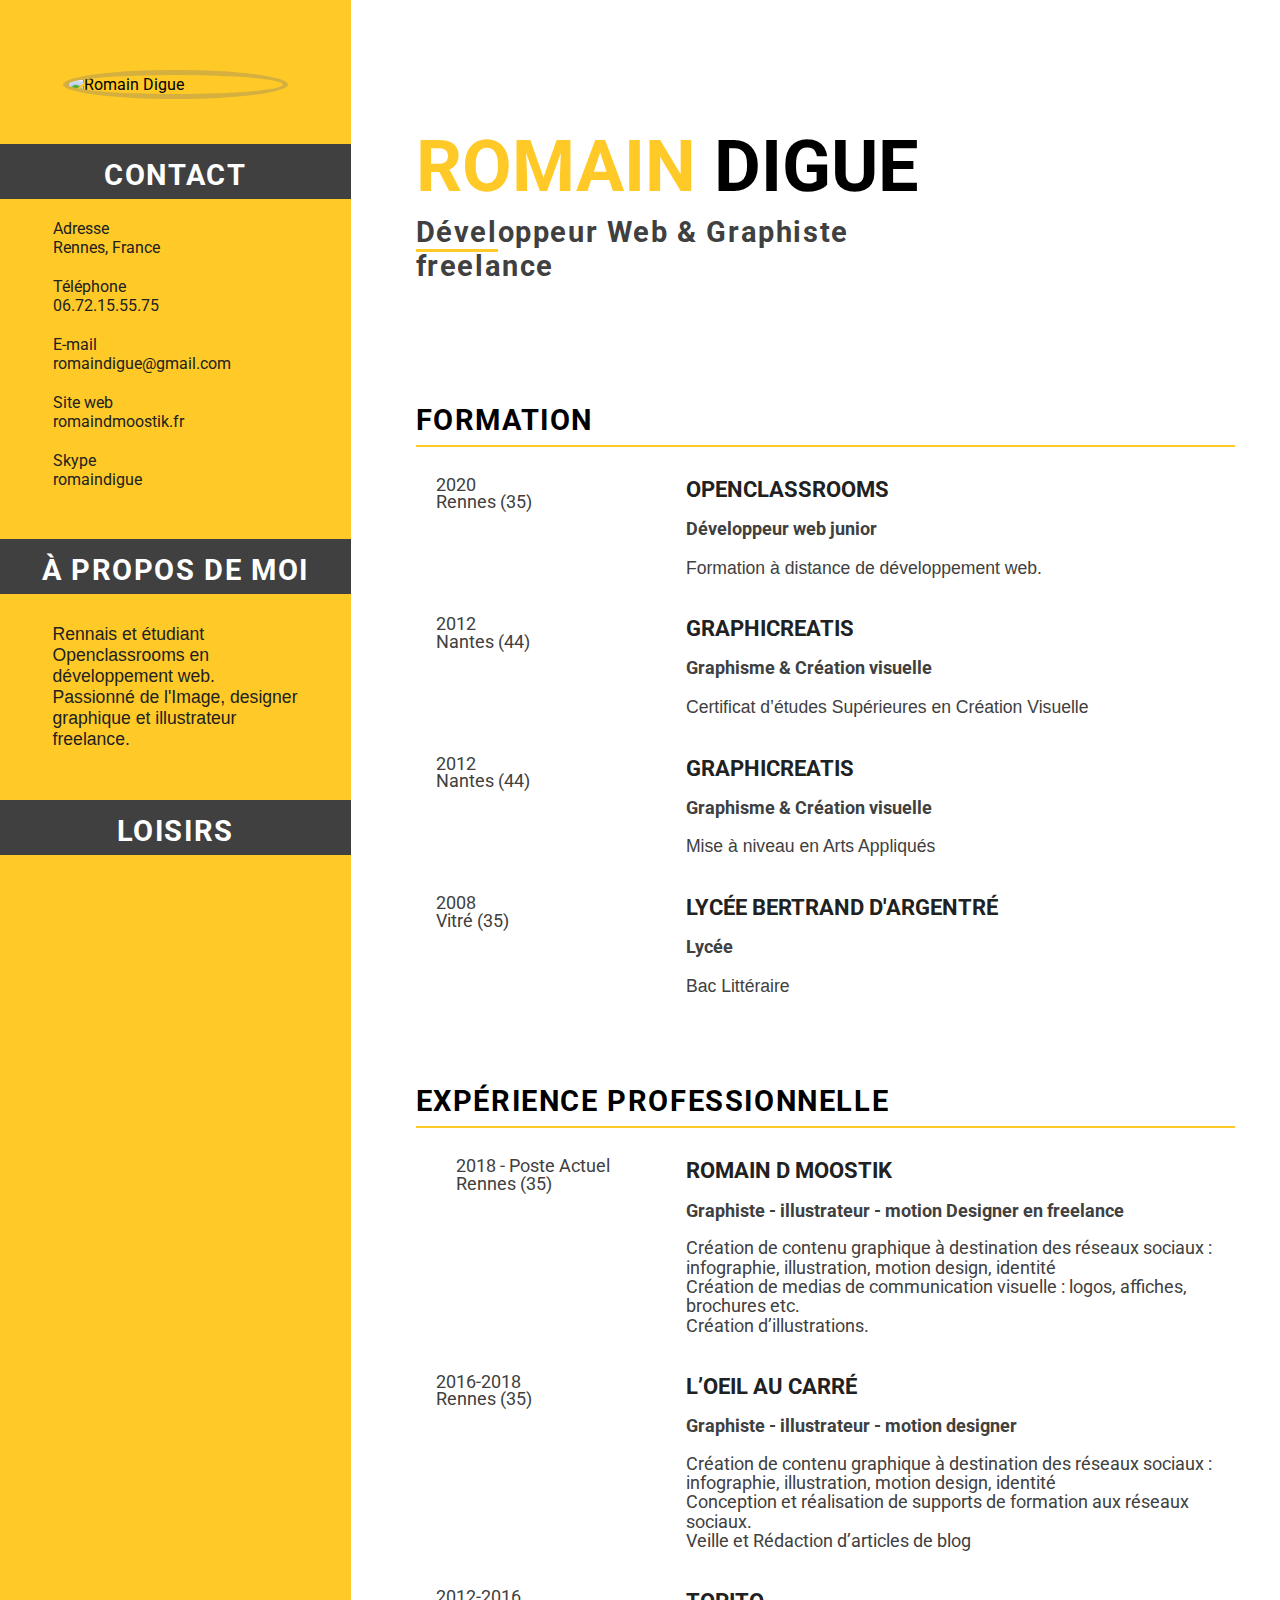
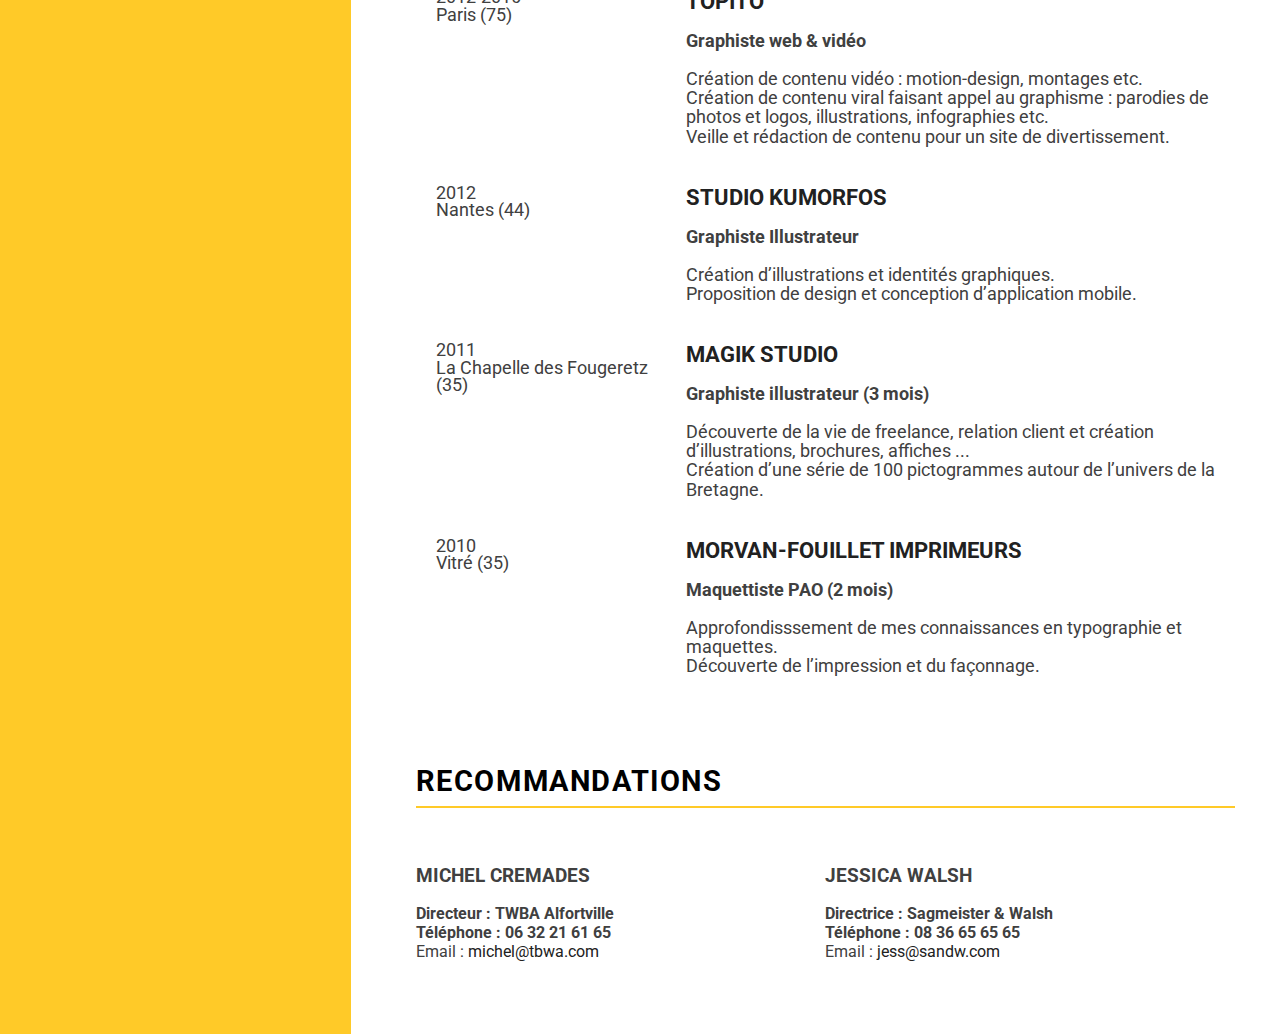
==== commit 5dc6ce4f: "Modifs retours mentor : - nuancier maquette - photo responsive - mediaquerries/max-width -attributs " ====
--- a/index.html
+++ b/index.html
@@ -1,8 +1,10 @@
 ﻿<!DOCTYPE html>
-<html><head>
+<html>
+	<head>
 		<meta charset="utf-8" />
 		<title>Romain Digue - CV</title>
 		<link rel="stylesheet" href="style.css">
+		<meta name="viewport" content="width="device-width" />
 		<link href="https://fonts.googleapis.com/css2?family=Roboto:wght@400;700&display=swap" rel="stylesheet">
 		<script src="https://kit.fontawesome.com/07833c3c94.js" crossorigin="anonymous"></script>
 	</head>
@@ -11,13 +13,13 @@
 	  	<div id="blocpage">
 
 	  		<div id="blocgauche">
-	  			<div id="photo">
+	  			<div class="photo">
 	  				<img src="images/rdigue_photo_mini.jpg" alt="Romain Digue" />
 	  			</div>
 
 				<div class="textecolonne">
 					<div class="bandeau">
-						<h2>Contact</h2>
+						<h2 class="bandeau">Contact</h2>
 					</div>
 					<div class="coordonnees">
 						<div class="contact">
@@ -37,13 +39,13 @@
 						<div class="contact">
 							<em>
 								E-mail<br>
-								<a href="mailto:romaindigue@gmail.com"> romaindigue@gmail.com</a>
+								<a class="colgauche" href="mailto:romaindigue@gmail.com"> romaindigue@gmail.com</a>
 							</em>
 						</div>
 						<div class="contact">
 							<em>
 								Site web<br>
-								<a href="https://www.romaindmoostik.fr"> romaindmoostik.fr </a>
+								<a class="colgauche" href="https://www.romaindmoostik.fr" target="_blank"> romaindmoostik.fr </a>
 							</em>
 						</div>
 
@@ -58,20 +60,20 @@
 
 	  	<div class="textecolonne">
 	  		<div class="bandeau">
-	  			<h2>à propos de moi</h2>
+				<h2 class="bandeau">à propos de moi</h2>
 	  		</div>
-	  		<p>
-	  			Turnip greens yarrow ricebean rutabaga endive cauliflower sea lettuce kohlrabi amaranth water spinach avocado daikon napa cabbage asparagus winter purslane kale. Celery potato scallion desert raisin horseradish spinach carrot soko. Lotus root water spinach fennel kombu maize bamboo shoot green bean swiss chard seakale pumpkin onion chickpea gram corn pea. Brussels sprout coriander water chestnut gourd swiss chard wakame kohlrabi beetroot carrot watercress. Corn amaranth salsify bunya nuts nori azuki bean chickweed potato bell pepper artichoke.
-	  		</p>
+			<p>
+				Rennais et étudiant Openclassrooms en développement web. Passionné de l'Image, designer graphique et illustrateur freelance. 
+			</p>
 	  	</div>
 
 	  	<div class="textecolonne">
 	  		<div class="bandeau">
-	  			<h2>Loisirs</h2>
+				<h2 class="bandeau">Loisirs</h2>
 	  		</div>
 
 	  		<div id="loisirs">
-	  			<span class="fa-stack fa-3x">
+	  			<span class="fa-stack fa-2x">
 	  				<i class="fas fa-video fa-stack-1x"></i>
 	  				<i class="far fa-circle fa-stack-2x"></i>
 	  			</span>
@@ -91,87 +93,125 @@
 
 	  	<div id="parcours">
 	  		<header>
+				<div class="resp">
+						<img src="images/rdigue_photo_mini.jpg" alt="Romain Digue" />
+				</div>
+
 	  			<div id="nom">
-	  				<h1><span id="prenom">Romain</span> Digue</h1>
-	  				<h2><span id="surligne">Dével</span>oppeur Web & Graphiste freelance</h2>
+	  				<h1 class="nom"><span id="prenom">Romain</span> Digue</h1>
+	  				<h2 class="job"><span id="surligne">Dével</span>oppeur Web & Graphiste freelance</h2>
 	  			</div>
 	  		</header>
 
-	  		<section class="formation">
-	  			<h2><i class="fas fa-award fa-1,5x"></i> Formation</h2>
-	  			<div class="trait"></div>
-
-	  			<article class="ecole">
-	  				<div class="lieu">
-	  					<div class="puce">
-	  						<i class="fas fa-circle"></i>
-	  					</div>
-
-	  					<div class="ville">
-	  						<h6>
-	  							2012 <br />
-	  							Nantes (44)
-	  						</h6>
-	  					</div>
-	  				</div>
-
-	  				<div class="info">
-	  					<h3>Graphicreatis</h3>
-	  					<p>
-	  						Certificat d’études Supérieures en Création Visuelle
-	  					</p>
-	  				</div>
-	  			</article>
-
-	  			<article class="ecole">
-	  				<div class="lieu">
-	  					<div class="puce">
-	  						<i class="fas fa-circle"></i>
-	  					</div>
-
-	  					<div class="ville">
-	  						<h6>
-	  							2012 <br />
-	  							Nantes (44)
-	  						</h6>
-	  					</div>
-	  				</div>
-
-	  				<div class="info">
-	  					<h3>Graphicreatis</h3>
-	  					<p>
-	  						Mise à niveau en Arts Appliqués
-	  					</p>
-	  				</div>
-	  			</article>
-
-	  			<article class="ecole">
-	  				<div class="lieu">
-	  					<div class="puce">
-	  						<i class="fas fa-circle"></i>
-	  					</div>
-
-	  					<div class="ville">
-	  						<h6>
-	  							2008 <br />
-	  							Vitré (35)
-	  						</h6>
-	  					</div>
-	  				</div>
-
-	  				<div class="info">
-
-	  					<h3>Lycée Bertrand D'Argentré</h3>
-	  					<p>
-	  						Bac Littéraire
-	  					</p>
-	  				</div>
-	  			</article>
-	  		</section>
+			<section class="formation">
+				<h2 class="parcours"><i class="fas fa-graduation-cap"></i> Formation</h2>
+				<hr class="traitjaune"/>
+
+				<article class="ecole">
+					<div class="lieu">
+						<div class="puce">
+							<i class="fas fa-circle"></i>
+						</div>
+
+						<div class="ville">
+							<h6 class="ville">
+								2020 <br />
+								Rennes (35)
+							</h6>
+						</div>
+					</div>
+
+					<div class="info">
+						<h3 class="boite">OpenClassrooms</h3>
+						<p>
+							<em class="poste">Développeur web junior</em>
+						</p>
+						<p>
+							Formation à distance de développement web.
+						</p>
+					</div>
+				</article>
+
+				<article class="ecole">
+					<div class="lieu">
+						<div class="puce">
+							<i class="fas fa-circle"></i>
+						</div>
+
+						<div class="ville">
+							<h6 class="ville">
+								2012 <br />
+								Nantes (44)
+							</h6>
+						</div>
+					</div>
+
+					<div class="info">
+						<h3 class="boite">Graphicreatis</h3>
+						<p>
+							<em class="poste">Graphisme & Création visuelle </em> <br />
+						</p>
+						<p>
+								Certificat d’études Supérieures en Création Visuelle
+						</p>
+					</div>
+				</article>
+
+				<article class="ecole">
+					<div class="lieu">
+						<div class="puce">
+							<i class="fas fa-circle"></i>
+						</div>
+
+						<div class="ville">
+							<h6 class="ville">
+								2012 <br />
+								Nantes (44)
+							</h6>
+						</div>
+					</div>
+
+					<div class="info">
+						<h3 class="boite">Graphicreatis</h3>
+						<p>
+							<em class="poste">Graphisme & Création visuelle </em>
+						</p>
+						<p>
+							Mise à niveau en Arts Appliqués
+						</p>
+					</div>
+				</article>
+
+				<article class="ecole">
+					<div class="lieu">
+						<div class="puce">
+							<i class="fas fa-circle"></i>
+						</div>
+
+						<div class="ville">
+							<h6 class="ville">
+								2008 <br />
+								Vitré (35)
+							</h6>
+						</div>
+					</div>
+
+					<div class="info">
+
+						<h3 class="boite">Lycée Bertrand D'Argentré</h3>
+						<p>
+							<em class="poste">Lycée </em>
+						</p>
+						<p>
+							Bac Littéraire
+						</p>
+					</div>
+				</article>
+			</section>
 
 	  		<section class="experience">
-	  			<h2><i class="fas fa-briefcase fa-1,5x"></i> Expérience  professionnelle</h2>
-	  			<div class="trait"></div>
+				<h2 class="parcours"><i class="fas fa-briefcase"></i> Expérience  professionnelle</h2>
+	  			<hr class="traitjaune"/>
 
 	  			<article class="boite">
 	  				<div class="lieu">
@@ -183,15 +223,15 @@
 	  					</div>
 
 	  					<div class="ville">
-	  						<h6>
-	  							2018 - Poste Actuel <br />
-	  							Rennes (35)
-	  						</h6>
-	  					</div>
-	  				</div>
-
-	  				<div class="info">
-	  					<h3>Romain D Moostik <br></h3>
+							<h6 class="ville">
+								2018 - Poste Actuel <br />
+								Rennes (35)
+							</h6>
+	  					</div>
+	  				</div>
+
+	  				<div class="info">
+						<h3 class="boite">Romain D Moostik</h3>
 	  					<p>
 	  						<em>Graphiste - illustrateur - motion Designer en freelance</em>
 	  						<ul>
@@ -199,10 +239,10 @@
 	  							<li>Création de medias de communication visuelle : logos, affiches, brochures etc.</li>
 	  							<li>Création d’illustrations.</li>
 	  						</ul>
-	  					</p>
-	  				</div>
-	  			</article>
-
+
+	  					</p>
+	  				</div>
+	  			</article>
 
 	  			<article class="boite">
 	  				<div class="lieu">
@@ -211,15 +251,15 @@
 	  					</div>
 
 	  					<div class="ville">
-	  						<h6>
-	  							2016-2018 <br />
-	  							Rennes (35)
-	  						</h6>
-	  					</div>
-	  				</div>
-
-	  				<div class="info">
-	  					<h3>L’Oeil au carré</h3>
+							<h6 class="ville">
+								2016-2018 <br />
+								Rennes (35)
+							</h6>
+	  					</div>
+	  				</div>
+
+	  				<div class="info">
+						<h3 class="boite">L’Oeil au carré</h3>
 	  					<p>
 	  						<em>Graphiste - illustrateur - motion designer</em>
 	  						<ul>
@@ -228,6 +268,7 @@
 	  							<li>Veille et Rédaction d’articles de blog</li>
 	  						</ul>
 	  					</p>
+
 	  				</div>
 	  			</article>
 
@@ -238,15 +279,15 @@
 	  					</div>
 
 	  					<div class="ville">
-	  						<h6>
-	  							2012-2016 <br />
-	  							Paris (75)
-	  						</h6>
-	  					</div>
-	  				</div>
-
-	  				<div class="info">
-	  					<h3>Topito</h3>
+							<h6 class="ville">
+								2012-2016 <br />
+								Paris (75)
+							</h6>
+	  					</div>
+	  				</div>
+
+	  				<div class="info">
+						<h3 class="boite">Topito</h3>
 	  					<p>
 	  						<em>Graphiste web & vidéo </em>
 	  						<ul>
@@ -255,6 +296,7 @@
 	  							<li>Veille et rédaction de contenu pour un site de divertissement.</li>
 	  						</ul>
 	  					</p>
+
 	  				</div>
 	  			</article>
 	  			<article class="boite">
@@ -264,15 +306,15 @@
 	  					</div>
 
 	  					<div class="ville">
-	  						<h6>
-	  							2012 <br />
-	  							Nantes (44)
-	  						</h6>
-	  					</div>
-	  				</div>
-
-	  				<div class="info">
-	  					<h3>Studio Kumorfos</h3>
+							<h6 class="ville">
+								2012 <br />
+								Nantes (44)
+							</h6>
+	  					</div>
+	  				</div>
+
+	  				<div class="info">
+						<h3 class="boite">Studio Kumorfos</h3>
 	  					<p>
 	  						<em>Graphiste Illustrateur</em>
 	  						<ul>
@@ -280,6 +322,7 @@
 	  							<li>Proposition de design et conception d’application mobile.</li>
 	  						</ul>
 	  					</p>
+
 	  				</div>
 	  			</article>
 
@@ -290,15 +333,15 @@
 	  					</div>
 
 	  					<div class="ville">
-	  						<h6>
-	  							2011 <br />
-	  							La Chapelle des Fougeretz (35)
-	  						</h6>
-	  					</div>
-	  				</div>
-
-	  				<div class="info">
-	  					<h3>Magik Studio</h3>
+							<h6 class="ville">
+								2011 <br />
+								La Chapelle des Fougeretz (35)
+							</h6>
+	  					</div>
+	  				</div>
+
+	  				<div class="info">
+						<h3 class="boite">Magik Studio</h3>
 	  					<p>
 	  						<em>Graphiste illustrateur (3 mois)</em>
 	  						<ul>
@@ -306,6 +349,7 @@
 	  							<li>Création d’une série de 100 pictogrammes autour de l’univers de la Bretagne.</li>
 	  						</ul>
 	  					</p>
+
 	  				</div>
 	  			</article>
 
@@ -316,15 +360,15 @@
 	  					</div>
 
 	  					<div class="ville">
-	  						<h6>
-	  							2010 <br />
-	  							Vitré (35)
-	  						</h6>
-	  					</div>
-	  				</div>
-
-	  				<div class="info">
-	  					<h3>Morvan-Fouillet Imprimeurs</h3>
+							<h6 class="ville">
+								2010 <br />
+								Vitré (35)
+							</h6>
+	  					</div>
+	  				</div>
+
+	  				<div class="info">
+						<h3 class="boite">Morvan-Fouillet Imprimeurs</h3>
 	  					<p>
 	  						<em>Maquettiste PAO (2 mois)</em>
 	  						<ul>
@@ -332,6 +376,7 @@
 	  							<li>Découverte de l’impression et du façonnage.</li>
 	  						</ul>
 	  					</p>
+
 	  				</div>
 	  			</article>
 	  		</section>
@@ -339,28 +384,30 @@
 
 
 	  		<section class="reco">
-	  			<h2><i class="fas fa-palette"></i> Recommandations</h2>
-	  			<div class="trait"></div>
+				<h2 class="parcours"><i class="fas fa-pencil-alt"></i> Recommandations</h2>
+	  			<hr class="traitjaune"/>
 	  			<div class="ligne">
 	  				<article class="chef">
 	  					<div class="info">
 	  						<p>
 	  							<h5>Michel Cremades</h5><br>
-	  							<em>Directeur : Sagmeister & Walsh</em><br>
-	  							<em>Téléphone : 08 36 65 65 65 </em><br>
-	  							Email : <a href="mailto:romaindigue@gmail.com">michel@sandw.com</a>
+	  							<em>Directeur : TWBA Alfortville </em><br>
+	  							<em>Téléphone : 06 32 21 61 65 </em><br>
+	  							Email : <a href="mailto:michel@tbwa.com">michel@tbwa.com</a>
 	  						</p>
+
 	  					</div>
 	  				</article>
 
-	  				<article class="chef">
+	  				<article class="chef"> 
 	  					<div class="info">
 	  						<p>
-	  							<h5>Michel Cremades</h5><br>
-	  							<em>Directeur : Sagmeister & Walsh</em><br>
+	  							<h5>Jessica Walsh</h5><br>
+	  							<em>Directrice : Sagmeister & Walsh</em><br>
 	  							<em>Téléphone : 08 36 65 65 65 </em><br>
-	  							Email : <a href="mailto:romaindigue@gmail.com">michel@sandw.com</a>
+	  							Email : <a href="mailto:jess@sandw.com">jess@sandw.com</a>
 	  						</p>
+
 	  					</div>
 	  				</article>
 	  			</div>
--- a/style.css
+++ b/style.css
@@ -1,53 +1,15 @@
-/*Import typos */
-
-
-/* Couleurs */
-
-.dark-primary-color {
-	background: #5D4037;
-}
-
-.default-primary-color {
-	background: #795548;
-}
-
-.light-primary-color {
-	background: #D7CCC8;
-}
-
-.text-primary-color {
-	color: #FFFFFF;
-}
-
-.accent-color {
-	background: #536DFE;
-}
-
-.primary-text-color {
-	color: #212121;
-}
-
-.secondary-text-color {
-	color: #757575;
-}
-
-.divider-color {
-	border-color: #BDBDBD;
-}
-
-
-
 /*Titres & textes */
 
 * {
 	font-family: 'Roboto', sans-serif;
 }
 
-h1
-{
-	font-size: 5em;
+h1.nom
+{
+	font-size: 4.5em;
 	line-height: 0.9em;
 	font-weight:bold;
+	text-transform:uppercase;
 	margin-top:15px;
 	margin-bottom:15px;
 }
@@ -59,26 +21,33 @@
 
 #prenom 
 {
-	color: #795548;
+	color: #ffca28;
 }
 
 #surligne {
-	border-bottom: solid #536DFE 3px;
+	border-bottom: solid #ffca28 3px;
 }
 
 h2 {
-	text-transform: uppercase;
 	font-size: 1.8em;
 	letter-spacing: .1rem;
 	padding: 0px;
 	margin: 0px;
-	color: #212121;
-}
-
-header h2
-{
-	text-transform:none;
-	font-weight:normal;
+}
+
+h2.job {
+	color: #404040;
+	text-transform: none;
+	font-weight: bold;
+}
+
+h2.parcours {
+	text-transform: uppercase;
+}
+
+h2.bandeau {
+	text-transform: uppercase;
+	color: #fff;
 }
 
 #blocgauche h2 {
@@ -126,24 +95,28 @@
 
 em #blocgauche
 {
-	color: #757575;
+	color: #404040;
 }
 
 em .info
 {
 	color: black;
+}
+
+em.poste{
+	margin-bottom: 10px;
 }
 
 a {
 	text-decoration: none;
 }
 
-#blocgauche a {
-	color: #FFFFFF;
+a.colgauche {
+	color: #212121;
 }
 
 article a {
-	color: #757575;
+	color: #212121;
 }
 
 ul {
@@ -151,7 +124,7 @@
 	padding-left: 0px;
 	font-size: 1.1em;
 	line-height: 1.1em;
-	color: #757575;
+	color: #404040;
 }
 
 .bandeau {
@@ -159,11 +132,11 @@
 	text-decoration: none;
 	padding-top: 2%;
 	padding-bottom: 1%;
-	background-color: #536DFE;
+	background-color: #404040;
 }
 
 p, .lieu {
-	color: #757575;
+	color: #404040;
 	font-size: 1.1em;
 	line-height: 0,3;
 	font-style: normal;
@@ -173,7 +146,8 @@
 .textecolonne p, .contact {
 	margin-left: 15%;
 	margin-right: 15%;
-	color: #FFFFFF;
+	margin-bottom: 20px;
+	color: #212121;
 }
 
 .chef {
@@ -182,14 +156,8 @@
 }
 
 .chef .info {
-		color: #757575;
-	}
-
-.lieu .fa-stack {
-	font-size: 0.6em;
-	margin-right: 20px;
-	margin-top: 0px;
-}
+		color: #404040;
+	}
 
 h5 {
 	text-transform: uppercase;
@@ -198,7 +166,7 @@
 	line-height: 1em;
 	margin-top:0px;
 	margin-bottom:0px;
-	color:#757575;
+	color:#404040;
 }
 
 h6 {
@@ -208,12 +176,12 @@
 	line-height: 1em;
 	margin-top: 0px;
 	margin-bottom: 0px;
-	color: #757575;
+	color: #404040;
 }
 
 article em {
 	font-weight: bold;
-	color: #757575;
+	color: #404040;
 }
 
 
@@ -223,7 +191,7 @@
 	font-size: 1em;
 	font-weight: normal;
 	margin: 0px;
-	max-width: 1400px;
+	max-width: 1920px;
 }
 
 header
@@ -249,7 +217,7 @@
 	display: inline-block;
 	width: 385px;
 	max-height: 100%;
-	background-color: #795548;
+	background-color: #ffca28;
 }
 
 .textecolonne
@@ -335,18 +303,22 @@
 
 /* Objets */
 
-#photo
+.photo
 {
 	display: flex;
 	justify-content: center;
 }
 
-#photo img {
-		border-radius: 50%;
-		border: 6px #5D4037 solid;
-		width: 215px;
-		margin-top: 70px;
-		margin-bottom: 45px;
+.resp {
+	display:none;
+}
+
+.photo img {
+	border-radius: 50%;
+	border: 5px solid rgba(117, 117, 117, .3);
+	width: 215px;
+	margin-top: 70px;
+	margin-bottom: 45px;
 }
 
 #nom
@@ -358,31 +330,31 @@
 	padding-left: 0%;
 }
 
-
 #parcours i.fas {
-	color: #536DFE;
-	padding-top:4px;
-}
-
-.far {
-	color: #536DFE;
-}
-
-.puce .fas, .lieu .fa-stack {
-	font-size: 10px;
+	color: #ffca28;
+}
+
+.lieu .fa-stack{
+	color: #ffca28;
 	margin-right: 10px;
-}
-
-#blocgauche i.fas {
-	color: #D7CCC8;
-}
-
-#blocgauche i.far {
-	color: #D7CCC8;
-}
-
-.puce .far {
-	padding-top: 3px;
+	margin-right: 20px;
+	font-size: .6em;
+}
+
+.lieu .fas {
+	color: #ffca28;
+	margin-right: 10px;
+	margin-right: 20px;
+	font-size: .8em;
+}
+
+hr.traitjaune {
+	display: flex;
+	width:100%;
+	background-color: #ffca28;
+	height:2px;
+	margin-bottom: 30px;
+	border:0px;
 }
 
 #loisirs {
@@ -392,10 +364,9 @@
 	justify-content: space-between;
 }
 
-.trait {
-	display: flex;
-	border: 1px #795548 solid;
-	margin-bottom: 30px;
+#blocgauche .fa-stack {
+	color: #404040;
+	font-size: 1em;
 }
 
 #loisirs .fa-stack {
@@ -489,7 +460,7 @@
 	}
 }
 
-@media screen and (min-width: 300px) and (max-width: 899px) {
+@media screen and (max-width: 899px) {
 	#blocpage {
 		width: auto;
 		flex-direction: column-reverse;
@@ -518,11 +489,11 @@
 		max-width: 50%;
 		margin: 20px;
 		justify-content: space-around;
-		border: solid 2px red;
 	}
 
 	header{
-		margin-left:30%;
+		display: flex;
+		flex-direction:column;
 	}
 
 	.lieu {
@@ -530,7 +501,7 @@
 	}
 
 	.ville {
-		font-size: 0.7em;
+		font-size: .9em;
 	}
 
 	.info {
@@ -539,6 +510,8 @@
 
 	h1 {
 		font-size: 3.5em;
+		display:inline-block;
+
 	}
 
 	h2 {
@@ -576,7 +549,33 @@
 		line-height: 1.3em;
 	}
 
-	#photo {
+	.ligne {
+		display: flex;
+		flex-direction:column;
+		justify-content:space-between;
+		align-content:center;
+		width:100%;
+	}
+
+	section.reco article {
+		width: 100%;
+		margin: auto;
+		justify-content: center;
+	}
+
+	.photo {
 		display: none;
 	}
+
+	.resp { 
+		display: inline-block;
+		justify-content: center;
+	}
+
+	.resp img{
+		border-radius: 50%;
+		border: 5px solid rgba(117, 117, 117, .3);
+		width: 215px;
+		margin-bottom: 25px;
+	}
 }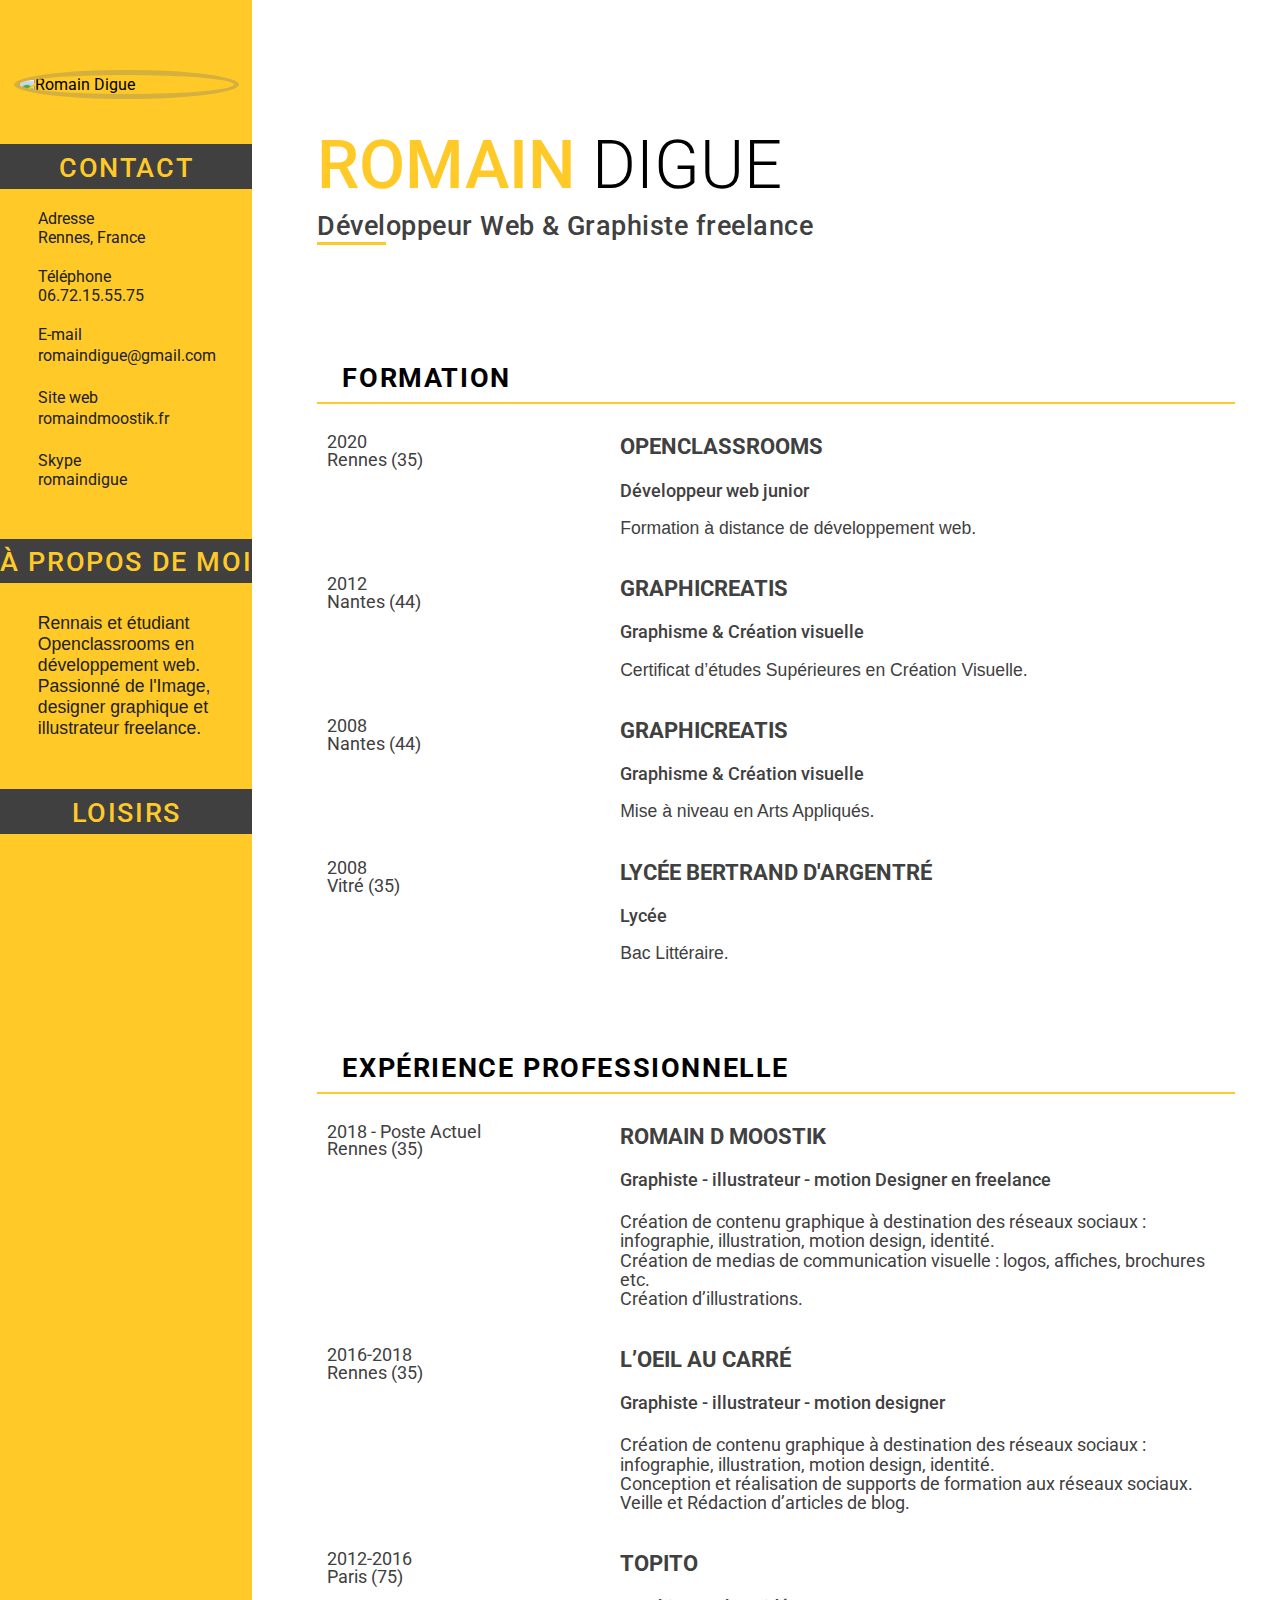
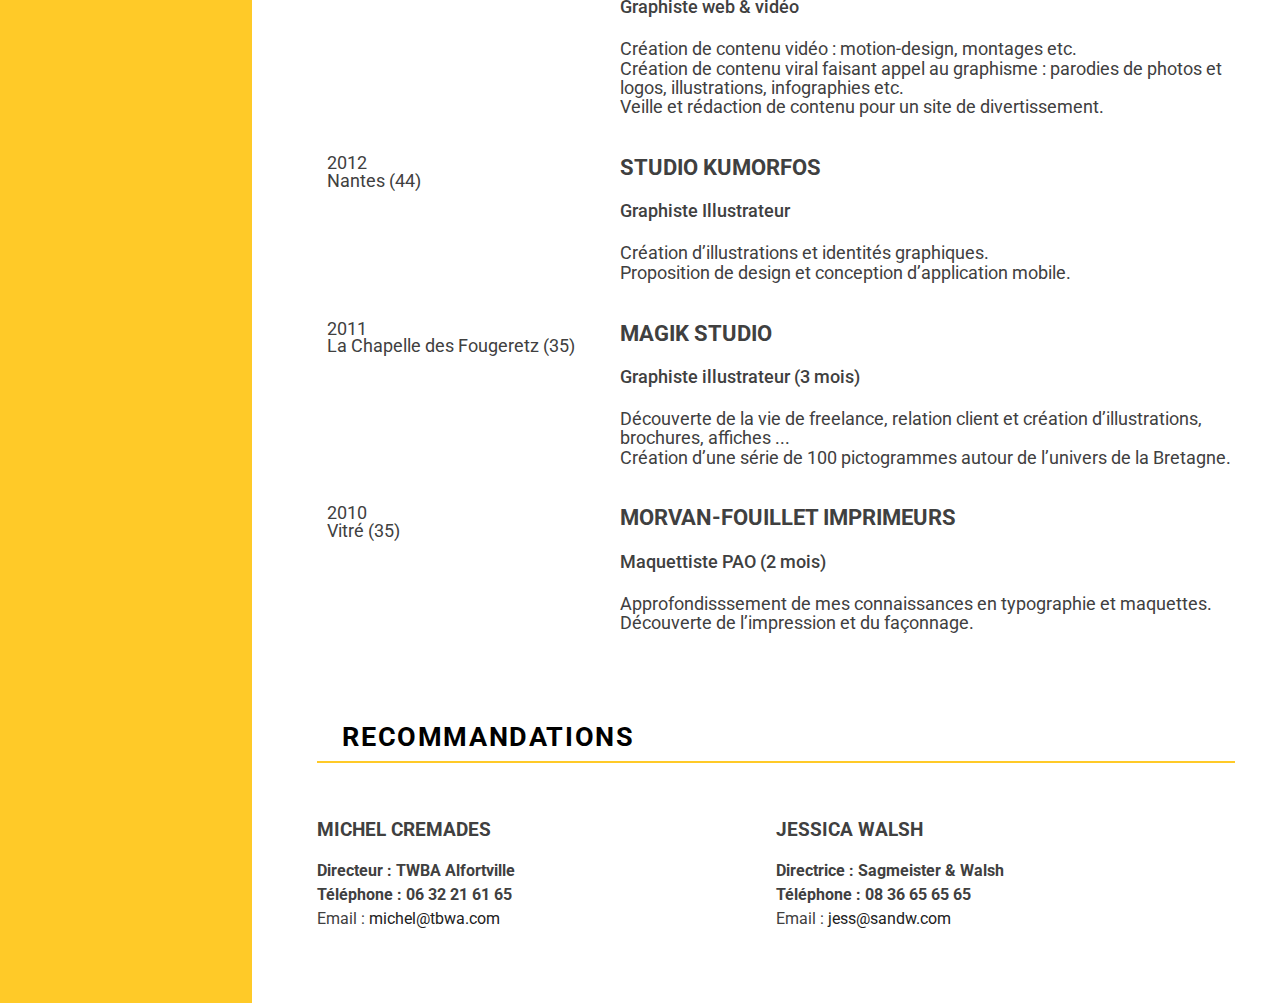
==== commit eb25ae7d: "Retouches intégration maquette : - Correction Viewport - puces - chargement nouvelles typos & retouc" ====
--- a/index.html
+++ b/index.html
@@ -1,13 +1,13 @@
 ﻿<!DOCTYPE html>
 <html>
-	<head>
-		<meta charset="utf-8" />
-		<title>Romain Digue - CV</title>
-		<link rel="stylesheet" href="style.css">
-		<meta name="viewport" content="width="device-width" />
-		<link href="https://fonts.googleapis.com/css2?family=Roboto:wght@400;700&display=swap" rel="stylesheet">
-		<script src="https://kit.fontawesome.com/07833c3c94.js" crossorigin="anonymous"></script>
-	</head>
+<head>
+	<meta charset="utf-8" />
+	<title>Romain Digue - CV</title>
+	<link rel="stylesheet" href="style.css">
+	<meta name="viewport" content="width=device-width, initial-scale=1.0" />
+	<link href="https://fonts.googleapis.com/css2?family=Roboto:wght@300;400;500;700&display=swap" rel="stylesheet">
+	<script src="https://kit.fontawesome.com/07833c3c94.js" crossorigin="anonymous"></script>
+</head>
 
 	  <body>
 	  	<div id="blocpage">
@@ -110,7 +110,10 @@
 				<article class="ecole">
 					<div class="lieu">
 						<div class="puce">
-							<i class="fas fa-circle"></i>
+							<span class="fa-stack">
+								<i class="far fa-circle fa-stack-2x"></i>
+								<i class="fas fa-circle fa-stack-1x"></i>
+							</span>
 						</div>
 
 						<div class="ville">
@@ -124,7 +127,7 @@
 					<div class="info">
 						<h3 class="boite">OpenClassrooms</h3>
 						<p>
-							<em class="poste">Développeur web junior</em>
+							<h4 class="poste">Développeur web junior</h4>
 						</p>
 						<p>
 							Formation à distance de développement web.
@@ -140,7 +143,7 @@
 
 						<div class="ville">
 							<h6 class="ville">
-								2012 <br />
+								2012<br />
 								Nantes (44)
 							</h6>
 						</div>
@@ -149,10 +152,10 @@
 					<div class="info">
 						<h3 class="boite">Graphicreatis</h3>
 						<p>
-							<em class="poste">Graphisme & Création visuelle </em> <br />
-						</p>
-						<p>
-								Certificat d’études Supérieures en Création Visuelle
+							<h4 class="poste">Graphisme & Création visuelle </h4>
+						</p>
+						<p>
+								Certificat d’études Supérieures en Création Visuelle.
 						</p>
 					</div>
 				</article>
@@ -165,7 +168,7 @@
 
 						<div class="ville">
 							<h6 class="ville">
-								2012 <br />
+								2008<br />
 								Nantes (44)
 							</h6>
 						</div>
@@ -174,10 +177,10 @@
 					<div class="info">
 						<h3 class="boite">Graphicreatis</h3>
 						<p>
-							<em class="poste">Graphisme & Création visuelle </em>
-						</p>
-						<p>
-							Mise à niveau en Arts Appliqués
+							<h4 class="poste">Graphisme & Création visuelle </h4>
+						</p>
+						<p>
+							Mise à niveau en Arts Appliqués.
 						</p>
 					</div>
 				</article>
@@ -200,10 +203,10 @@
 
 						<h3 class="boite">Lycée Bertrand D'Argentré</h3>
 						<p>
-							<em class="poste">Lycée </em>
-						</p>
-						<p>
-							Bac Littéraire
+							<h4 class="poste">Lycée </h4>
+						</p>
+						<p>
+							Bac Littéraire.
 						</p>
 					</div>
 				</article>
@@ -233,9 +236,9 @@
 	  				<div class="info">
 						<h3 class="boite">Romain D Moostik</h3>
 	  					<p>
-	  						<em>Graphiste - illustrateur - motion Designer en freelance</em>
-	  						<ul>
-	  							<li>Création de contenu graphique à destination des réseaux sociaux :  infographie, illustration, motion design, identité </li>
+	  						<h4>Graphiste - illustrateur - motion Designer en freelance</h4>
+	  						<ul>
+	  							<li>Création de contenu graphique à destination des réseaux sociaux :  infographie, illustration, motion design, identité. </li>
 	  							<li>Création de medias de communication visuelle : logos, affiches, brochures etc.</li>
 	  							<li>Création d’illustrations.</li>
 	  						</ul>
@@ -261,11 +264,11 @@
 	  				<div class="info">
 						<h3 class="boite">L’Oeil au carré</h3>
 	  					<p>
-	  						<em>Graphiste - illustrateur - motion designer</em>
-	  						<ul>
-	  							<li>Création de contenu graphique à destination des réseaux sociaux : infographie, illustration, motion design, identité</li>
+	  						<h4>Graphiste - illustrateur - motion designer</h4>
+	  						<ul>
+	  							<li>Création de contenu graphique à destination des réseaux sociaux : infographie, illustration, motion design, identité.</li>
 	  							<li>Conception et réalisation de supports de formation aux réseaux sociaux.</li>
-	  							<li>Veille et Rédaction d’articles de blog</li>
+	  							<li>Veille et Rédaction d’articles de blog.</li>
 	  						</ul>
 	  					</p>
 
@@ -289,7 +292,7 @@
 	  				<div class="info">
 						<h3 class="boite">Topito</h3>
 	  					<p>
-	  						<em>Graphiste web & vidéo </em>
+	  						<h4>Graphiste web & vidéo </h4>
 	  						<ul>
 	  							<li>Création de contenu vidéo : motion-design, montages etc.</li>
 	  							<li>Création de contenu viral faisant appel au graphisme : parodies de photos et logos, illustrations, infographies etc.</li>
@@ -316,7 +319,7 @@
 	  				<div class="info">
 						<h3 class="boite">Studio Kumorfos</h3>
 	  					<p>
-	  						<em>Graphiste Illustrateur</em>
+	  						<h4>Graphiste Illustrateur</h4>
 	  						<ul>
 	  							<li>Création d’illustrations et identités graphiques.</li>
 	  							<li>Proposition de design et conception d’application mobile.</li>
@@ -343,7 +346,7 @@
 	  				<div class="info">
 						<h3 class="boite">Magik Studio</h3>
 	  					<p>
-	  						<em>Graphiste illustrateur (3 mois)</em>
+	  						<h4>Graphiste illustrateur (3 mois)</h4>
 	  						<ul>
 	  							<li>Découverte de la vie de freelance, relation client et création d’illustrations, brochures, affiches ...</li>
 	  							<li>Création d’une série de 100 pictogrammes autour de l’univers de la Bretagne.</li>
@@ -370,7 +373,7 @@
 	  				<div class="info">
 						<h3 class="boite">Morvan-Fouillet Imprimeurs</h3>
 	  					<p>
-	  						<em>Maquettiste PAO (2 mois)</em>
+	  						<h4>Maquettiste PAO (2 mois)</h4>
 	  						<ul>
 	  							<li>Approfondisssement de mes connaissances en typographie et maquettes.</li>
 	  							<li>Découverte de l’impression et du façonnage.</li>
--- a/style.css
+++ b/style.css
@@ -6,9 +6,9 @@
 
 h1.nom
 {
-	font-size: 4.5em;
+	font-size: 4.2em;
 	line-height: 0.9em;
-	font-weight:bold;
+	font-weight: 300;
 	text-transform:uppercase;
 	margin-top:15px;
 	margin-bottom:15px;
@@ -22,6 +22,7 @@
 #prenom 
 {
 	color: #ffca28;
+	font-weight: 500;
 }
 
 #surligne {
@@ -29,7 +30,7 @@
 }
 
 h2 {
-	font-size: 1.8em;
+	font-size: 1.7em;
 	letter-spacing: .1rem;
 	padding: 0px;
 	margin: 0px;
@@ -38,22 +39,21 @@
 h2.job {
 	color: #404040;
 	text-transform: none;
-	font-weight: bold;
+	font-weight: 500;
+	letter-spacing: .03rem;
+
 }
 
 h2.parcours {
 	text-transform: uppercase;
 }
 
-h2.bandeau {
-	text-transform: uppercase;
-	color: #fff;
-}
-
 #blocgauche h2 {
 	text-align: center;
-	color: #FFFFFF;
+	color: #ffca28;
 	margin: 0px;
+	text-transform: uppercase;
+	font-weight: 500;
 }
 
 #blocgauche p {
@@ -61,26 +61,31 @@
 }
 
 .parcours h2 {
-	font-weight:bold;
+	font-weight: bold;
 	text-align: left;
-	color: #212121;
+	color: #404040;
 	margin-bottom: 50px;
 }
 
 h3 {
-	font-size:1.4em;
+	font-size: 1.4em;
 	margin-top: 0px;
-	margin-bottom:10px;
+	margin-bottom: 10px;
 	text-transform: uppercase;
 	line-height: 1.1em;
-	color: #212121;
+	color: #404040;
 }
 
 h4 {
 	font-size: 1.1em;
+	font-weight: 500;
 	text-transform: initial;
 	line-height: 1em;
-	color: #212121;
+	color: #404040;
+}
+
+h4.poste{
+	margin-bottom: 10px;
 }
 
 b {
@@ -101,10 +106,6 @@
 em .info
 {
 	color: black;
-}
-
-em.poste{
-	margin-bottom: 10px;
 }
 
 a {
@@ -130,7 +131,7 @@
 .bandeau {
 	text-align: center;
 	text-decoration: none;
-	padding-top: 2%;
+	padding-top: 1.5%;
 	padding-bottom: 1%;
 	background-color: #404040;
 }
@@ -158,6 +159,10 @@
 .chef .info {
 		color: #404040;
 	}
+
+article em, a {
+	line-height: 1.5em;
+}
 
 h5 {
 	text-transform: uppercase;
@@ -234,7 +239,7 @@
 	display: inline-block;
 	margin-right: 45px;
 	margin-left: 65px;
-	width: 900px;
+	width: 1400px;
 }
 
 article
@@ -330,22 +335,19 @@
 	padding-left: 0%;
 }
 
-#parcours i.fas {
+h2.parcours i.fas {
 	color: #ffca28;
-}
-
-.lieu .fa-stack{
+	margin-right: 25px;
+}
+
+.puce {
+	margin-right: 10px;
+	margin-top: 5px;
+}
+
+.puce .fas, .fa-stack {
 	color: #ffca28;
-	margin-right: 10px;
-	margin-right: 20px;
 	font-size: .6em;
-}
-
-.lieu .fas {
-	color: #ffca28;
-	margin-right: 10px;
-	margin-right: 20px;
-	font-size: .8em;
 }
 
 hr.traitjaune {
@@ -522,6 +524,10 @@
 		font-size: 1.1em;
 	}
 
+	h4 {
+		font-size: .9em;
+	}
+
 	h5 {
 		font-size: 1em;
 	}
@@ -535,7 +541,7 @@
 	}
 
 	.puce .fas, .lieu .fa-stack {
-		font-size: 5px;
+		font-size: .4em;
 		margin-right: 5px;
 	}
 
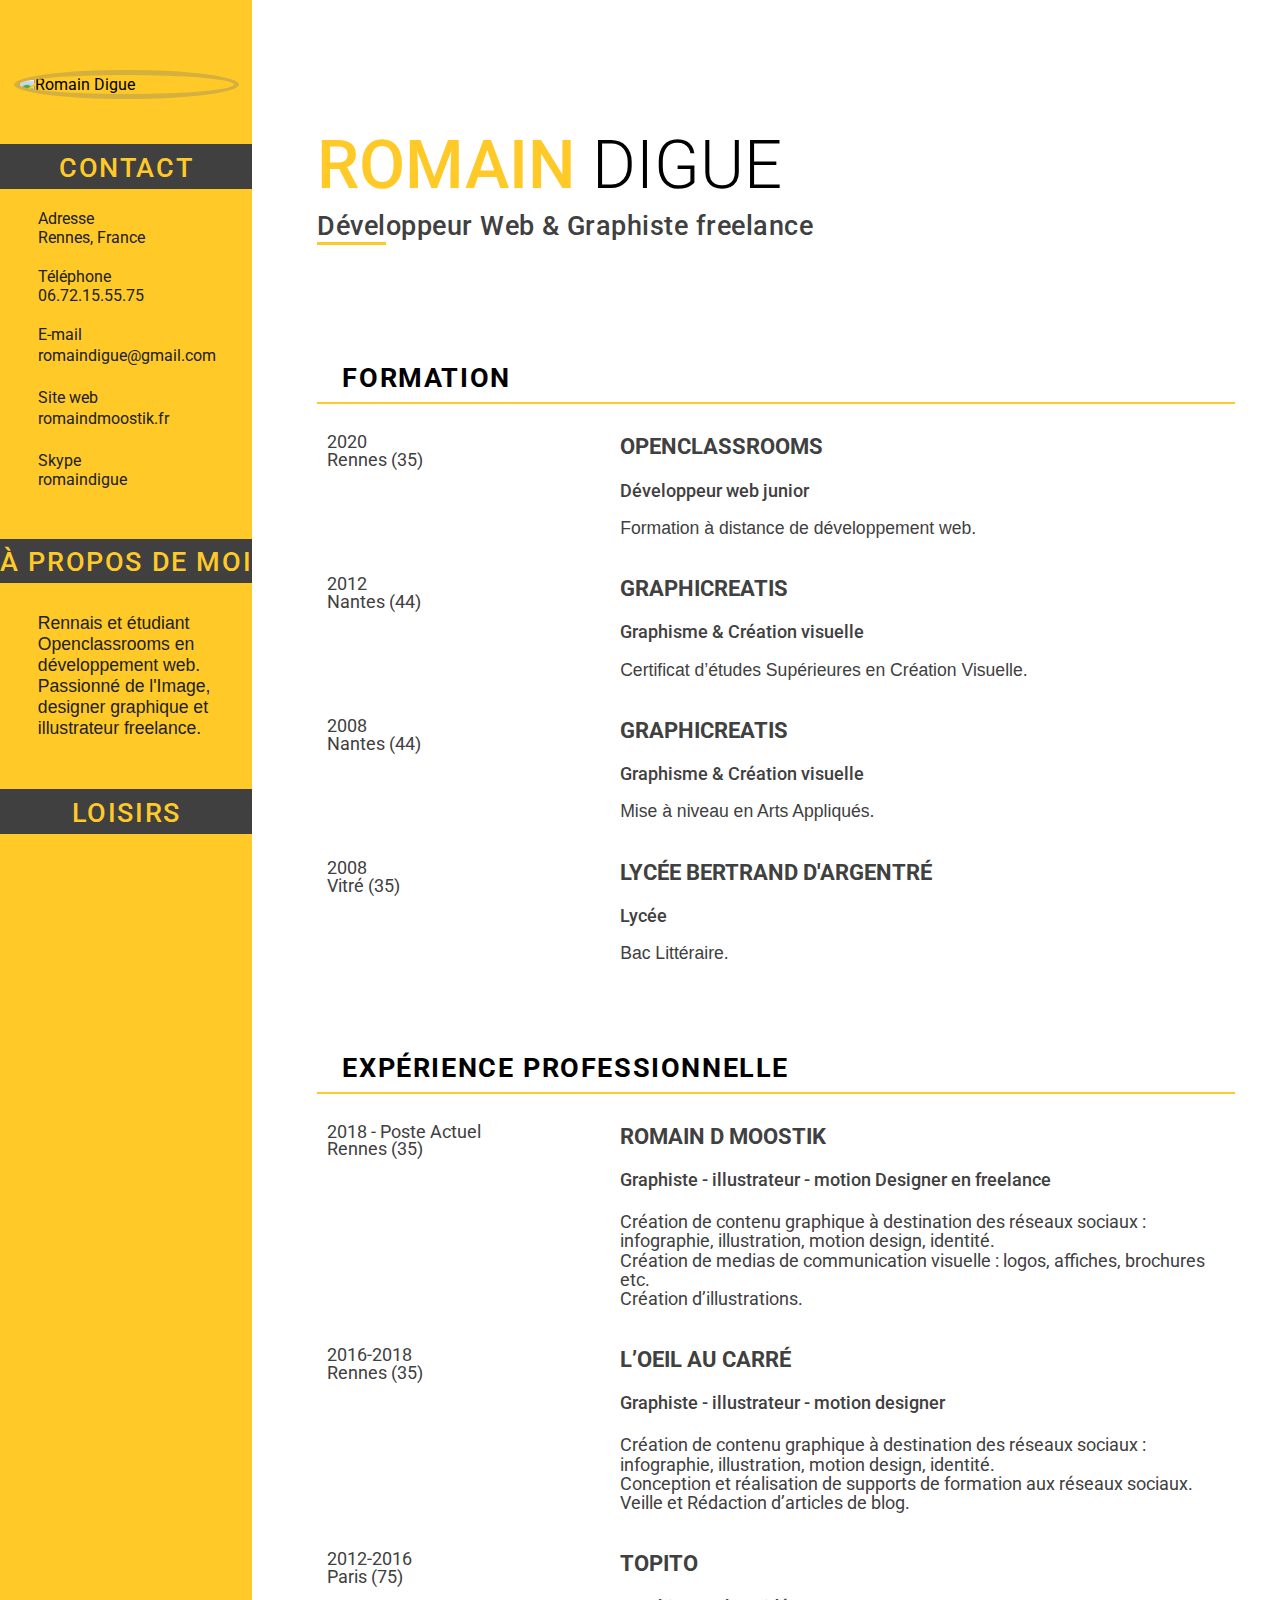
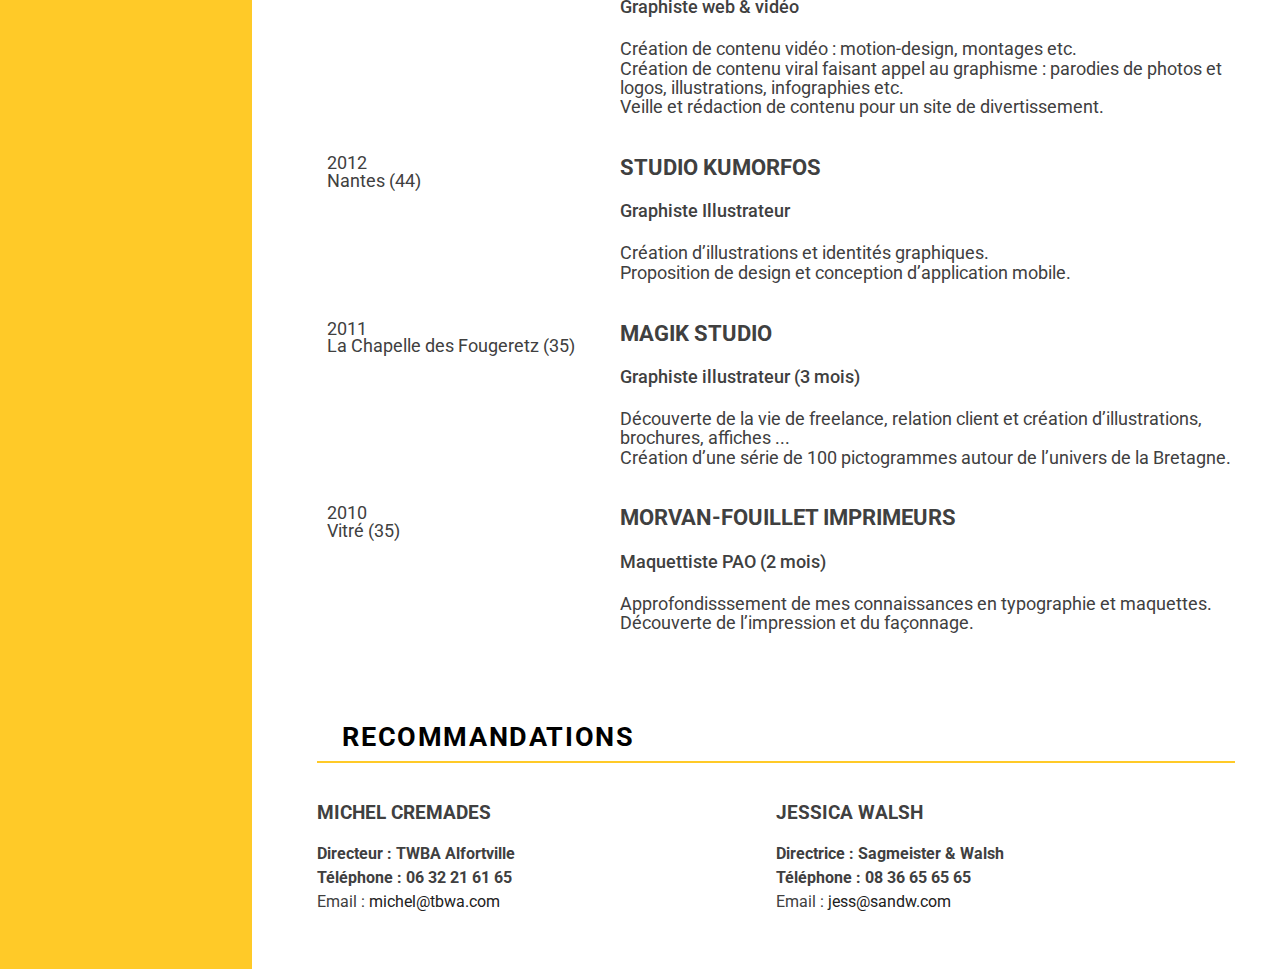
==== commit d1eb2968: "Compatible W3C" ====
--- a/index.html
+++ b/index.html
@@ -1,7 +1,7 @@
 ﻿<!DOCTYPE html>
-<html>
+<html lang="fr">
 <head>
-	<meta charset="utf-8" />
+	<meta charset="utf-8"/>
 	<title>Romain Digue - CV</title>
 	<link rel="stylesheet" href="style.css">
 	<meta name="viewport" content="width=device-width, initial-scale=1.0" />
@@ -126,9 +126,7 @@
 
 					<div class="info">
 						<h3 class="boite">OpenClassrooms</h3>
-						<p>
-							<h4 class="poste">Développeur web junior</h4>
-						</p>
+						<h4 class="poste">Développeur web junior</h4>
 						<p>
 							Formation à distance de développement web.
 						</p>
@@ -151,9 +149,7 @@
 
 					<div class="info">
 						<h3 class="boite">Graphicreatis</h3>
-						<p>
-							<h4 class="poste">Graphisme & Création visuelle </h4>
-						</p>
+						<h4 class="poste">Graphisme & Création visuelle </h4>
 						<p>
 								Certificat d’études Supérieures en Création Visuelle.
 						</p>
@@ -176,9 +172,7 @@
 
 					<div class="info">
 						<h3 class="boite">Graphicreatis</h3>
-						<p>
-							<h4 class="poste">Graphisme & Création visuelle </h4>
-						</p>
+						<h4 class="poste">Graphisme & Création visuelle </h4>
 						<p>
 							Mise à niveau en Arts Appliqués.
 						</p>
@@ -202,9 +196,7 @@
 					<div class="info">
 
 						<h3 class="boite">Lycée Bertrand D'Argentré</h3>
-						<p>
-							<h4 class="poste">Lycée </h4>
-						</p>
+						<h4 class="poste">Lycée </h4>
 						<p>
 							Bac Littéraire.
 						</p>
@@ -235,15 +227,12 @@
 
 	  				<div class="info">
 						<h3 class="boite">Romain D Moostik</h3>
-	  					<p>
-	  						<h4>Graphiste - illustrateur - motion Designer en freelance</h4>
+						<h4>Graphiste - illustrateur - motion Designer en freelance</h4>
 	  						<ul>
 	  							<li>Création de contenu graphique à destination des réseaux sociaux :  infographie, illustration, motion design, identité. </li>
 	  							<li>Création de medias de communication visuelle : logos, affiches, brochures etc.</li>
 	  							<li>Création d’illustrations.</li>
 	  						</ul>
-
-	  					</p>
 	  				</div>
 	  			</article>
 
@@ -263,15 +252,12 @@
 
 	  				<div class="info">
 						<h3 class="boite">L’Oeil au carré</h3>
-	  					<p>
-	  						<h4>Graphiste - illustrateur - motion designer</h4>
+						<h4>Graphiste - illustrateur - motion designer</h4>
 	  						<ul>
 	  							<li>Création de contenu graphique à destination des réseaux sociaux : infographie, illustration, motion design, identité.</li>
 	  							<li>Conception et réalisation de supports de formation aux réseaux sociaux.</li>
 	  							<li>Veille et Rédaction d’articles de blog.</li>
 	  						</ul>
-	  					</p>
-
 	  				</div>
 	  			</article>
 
@@ -291,15 +277,12 @@
 
 	  				<div class="info">
 						<h3 class="boite">Topito</h3>
-	  					<p>
-	  						<h4>Graphiste web & vidéo </h4>
+						<h4>Graphiste web & vidéo </h4>
 	  						<ul>
 	  							<li>Création de contenu vidéo : motion-design, montages etc.</li>
 	  							<li>Création de contenu viral faisant appel au graphisme : parodies de photos et logos, illustrations, infographies etc.</li>
 	  							<li>Veille et rédaction de contenu pour un site de divertissement.</li>
 	  						</ul>
-	  					</p>
-
 	  				</div>
 	  			</article>
 	  			<article class="boite">
@@ -318,14 +301,11 @@
 
 	  				<div class="info">
 						<h3 class="boite">Studio Kumorfos</h3>
-	  					<p>
-	  						<h4>Graphiste Illustrateur</h4>
+						<h4>Graphiste Illustrateur</h4>
 	  						<ul>
 	  							<li>Création d’illustrations et identités graphiques.</li>
 	  							<li>Proposition de design et conception d’application mobile.</li>
 	  						</ul>
-	  					</p>
-
 	  				</div>
 	  			</article>
 
@@ -345,14 +325,11 @@
 
 	  				<div class="info">
 						<h3 class="boite">Magik Studio</h3>
-	  					<p>
-	  						<h4>Graphiste illustrateur (3 mois)</h4>
+						<h4>Graphiste illustrateur (3 mois)</h4>
 	  						<ul>
 	  							<li>Découverte de la vie de freelance, relation client et création d’illustrations, brochures, affiches ...</li>
 	  							<li>Création d’une série de 100 pictogrammes autour de l’univers de la Bretagne.</li>
 	  						</ul>
-	  					</p>
-
 	  				</div>
 	  			</article>
 
@@ -372,14 +349,11 @@
 
 	  				<div class="info">
 						<h3 class="boite">Morvan-Fouillet Imprimeurs</h3>
-	  					<p>
-	  						<h4>Maquettiste PAO (2 mois)</h4>
+						<h4>Maquettiste PAO (2 mois)</h4>
 	  						<ul>
 	  							<li>Approfondisssement de mes connaissances en typographie et maquettes.</li>
 	  							<li>Découverte de l’impression et du façonnage.</li>
 	  						</ul>
-	  					</p>
-
 	  				</div>
 	  			</article>
 	  		</section>
@@ -392,25 +366,19 @@
 	  			<div class="ligne">
 	  				<article class="chef">
 	  					<div class="info">
-	  						<p>
-	  							<h5>Michel Cremades</h5><br>
-	  							<em>Directeur : TWBA Alfortville </em><br>
-	  							<em>Téléphone : 06 32 21 61 65 </em><br>
-	  							Email : <a href="mailto:michel@tbwa.com">michel@tbwa.com</a>
-	  						</p>
-
+							<h5>Michel Cremades</h5>
+	  						<em>Directeur : TWBA Alfortville </em><br>
+	  						<em>Téléphone : 06 32 21 61 65 </em><br>
+	  						Email : <a href="mailto:michel@tbwa.com">michel@tbwa.com</a>
 	  					</div>
 	  				</article>
 
 	  				<article class="chef"> 
 	  					<div class="info">
-	  						<p>
-	  							<h5>Jessica Walsh</h5><br>
-	  							<em>Directrice : Sagmeister & Walsh</em><br>
-	  							<em>Téléphone : 08 36 65 65 65 </em><br>
-	  							Email : <a href="mailto:jess@sandw.com">jess@sandw.com</a>
-	  						</p>
-
+							<h5>Jessica Walsh</h5>
+	  						<em>Directrice : Sagmeister & Walsh</em><br>
+	  						<em>Téléphone : 08 36 65 65 65 </em><br>
+	  						Email : <a href="mailto:jess@sandw.com">jess@sandw.com</a>
 	  					</div>
 	  				</article>
 	  			</div>
--- a/style.css
+++ b/style.css
@@ -170,7 +170,7 @@
 	font-size:1.2em;
 	line-height: 1em;
 	margin-top:0px;
-	margin-bottom:0px;
+	margin-bottom:20px;
 	color:#404040;
 }
 
@@ -530,6 +530,7 @@
 
 	h5 {
 		font-size: 1em;
+		margin-top: 40px;
 	}
 
 	h6 {
@@ -537,7 +538,7 @@
 	}
 
 	em {
-		font-size: 0.9em;
+		font-size: 0.9em; 
 	}
 
 	.puce .fas, .lieu .fa-stack {
